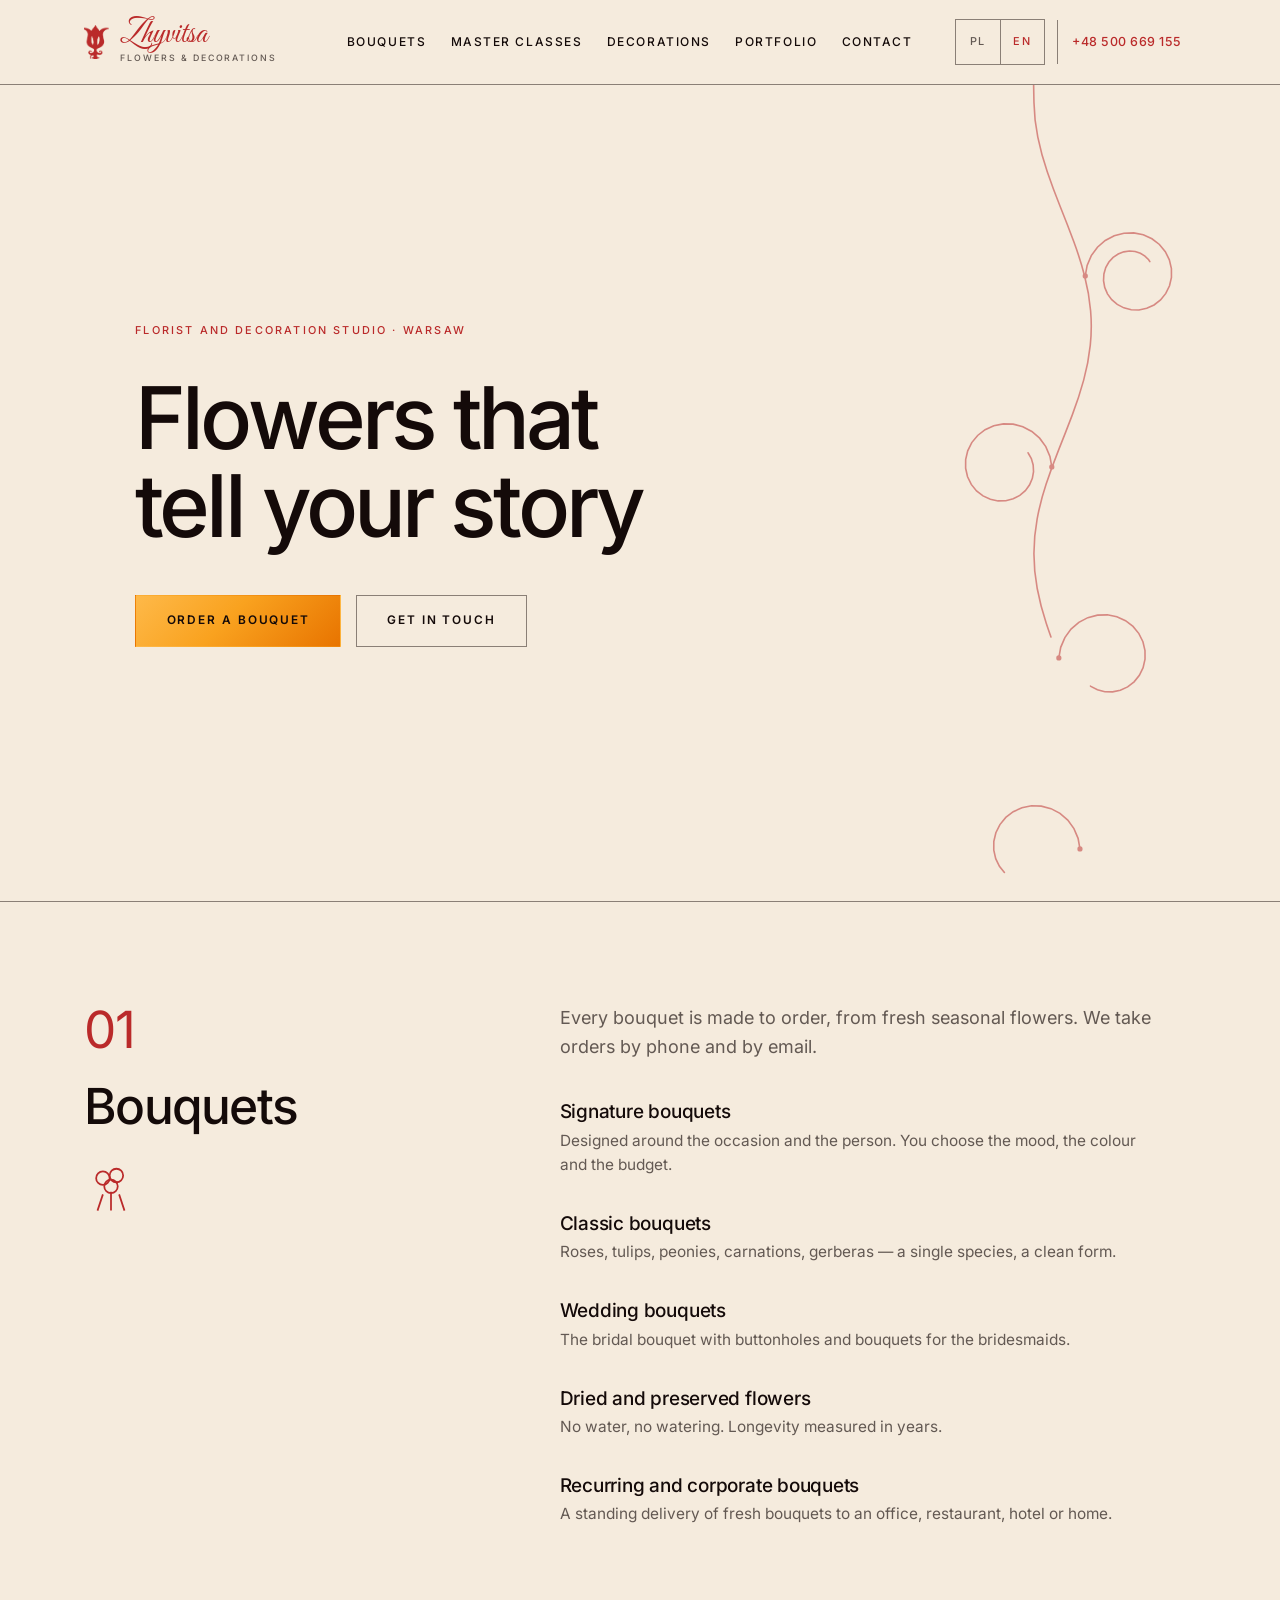
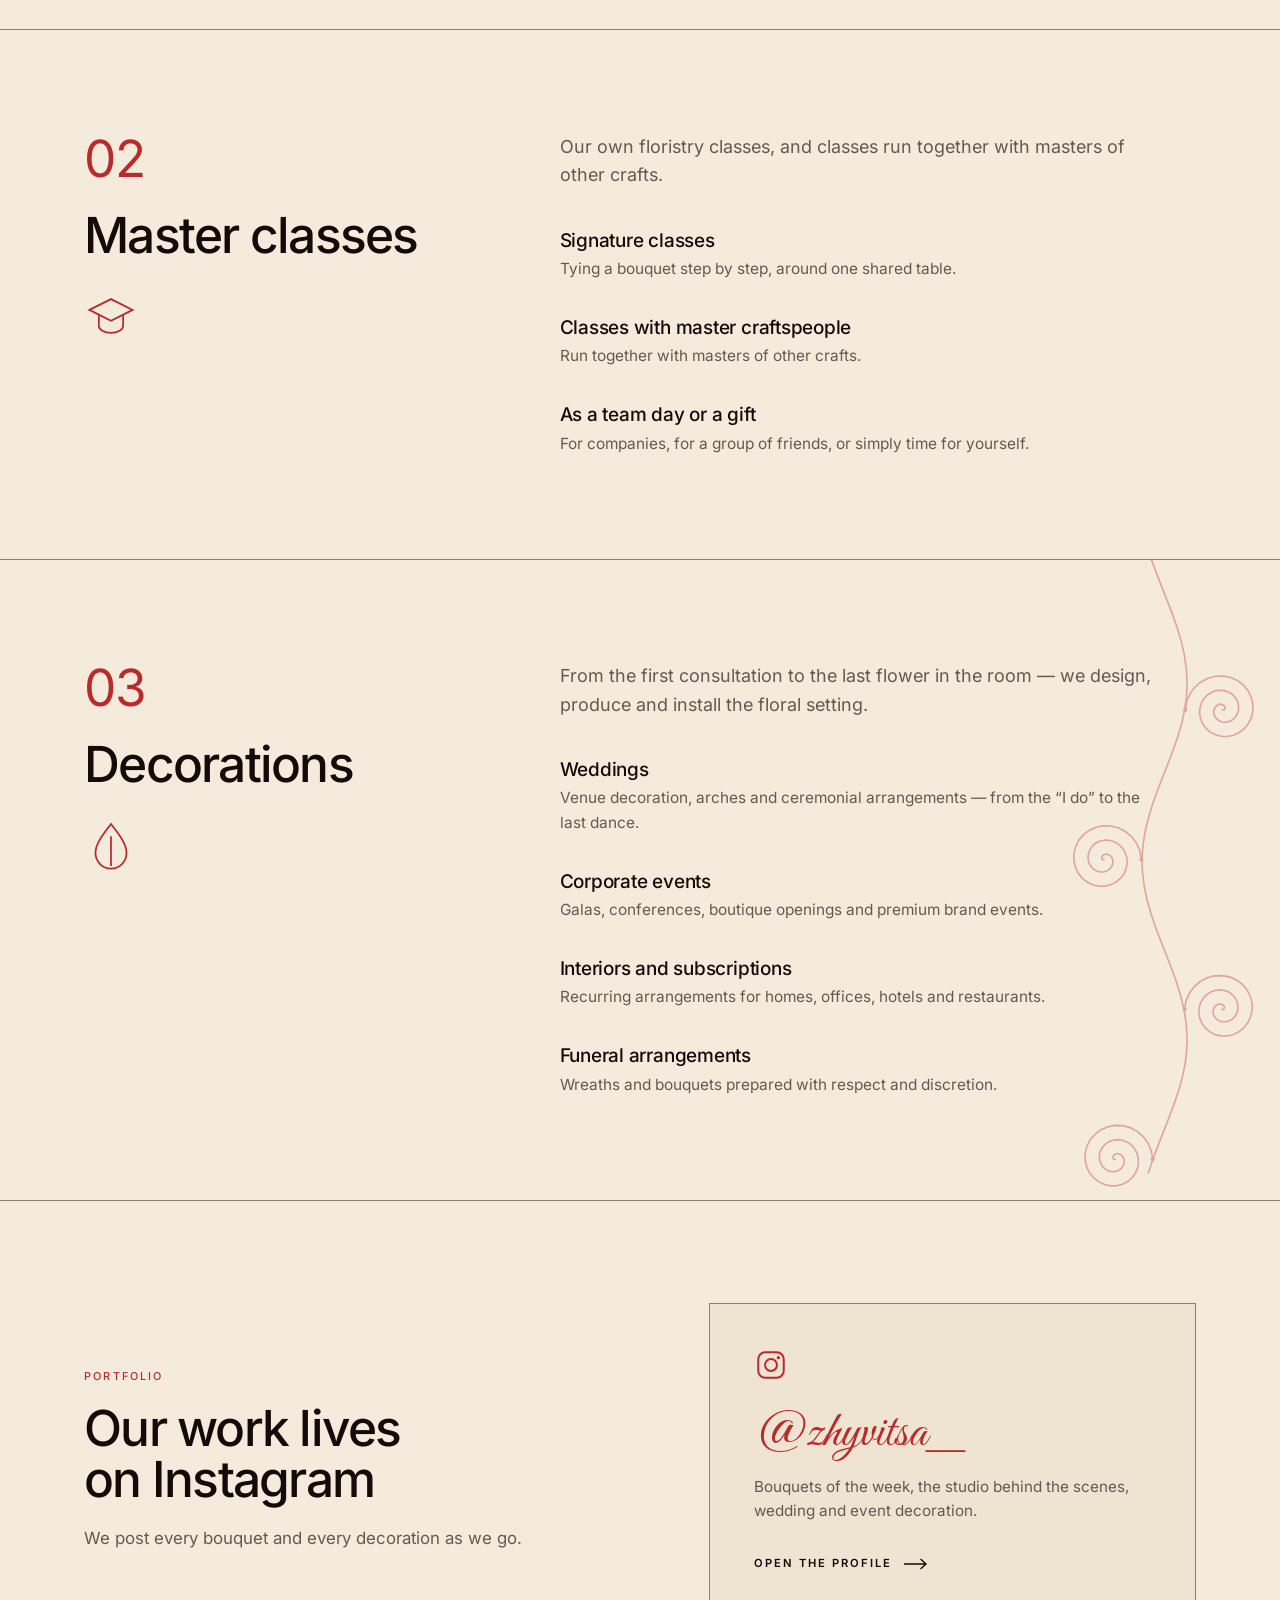
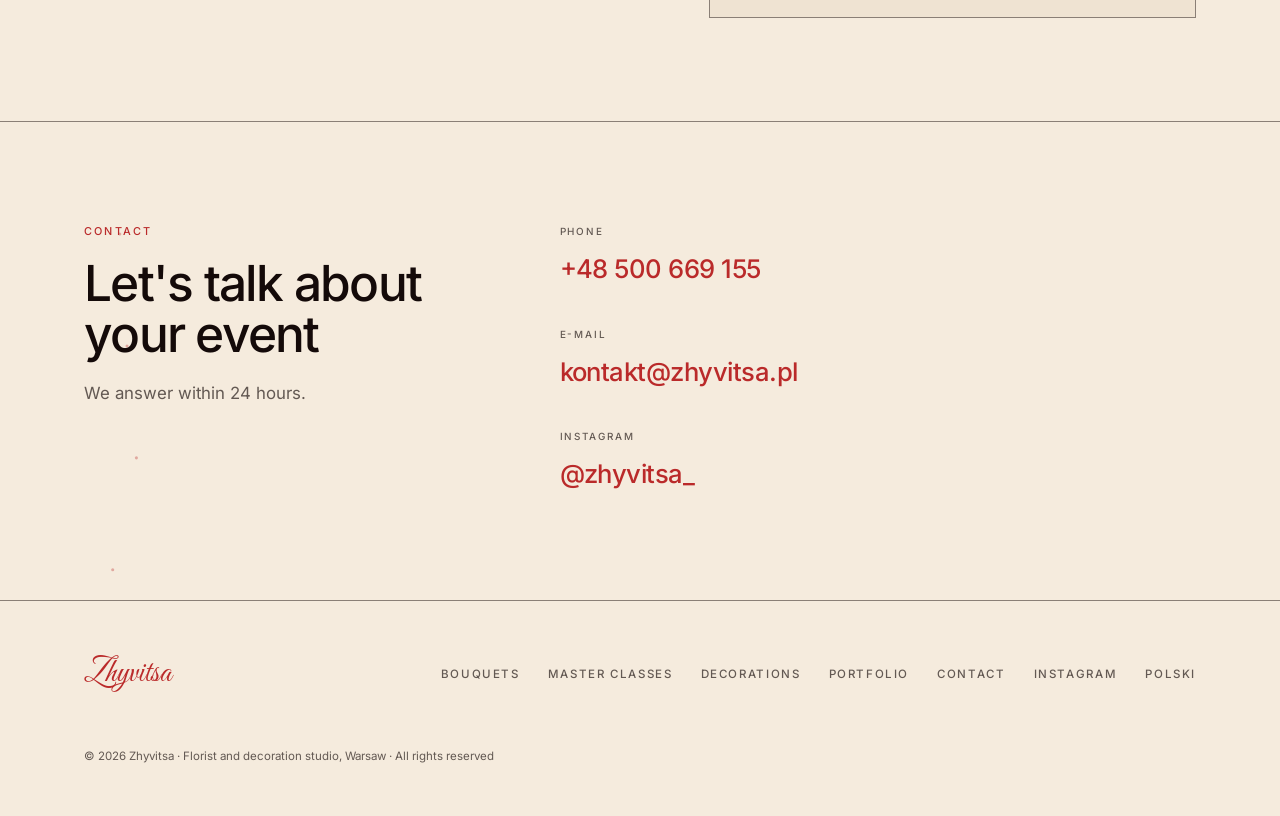
==== en/index.html @ 9ed3eaa0 "Add files via upload" ====
<!DOCTYPE html>
<html lang="en">
<head>
<meta charset="UTF-8">
<meta name="viewport" content="width=device-width, initial-scale=1.0">

<!-- Primary meta -->
<title>Warsaw Florist — Bouquets, Master Classes, Decorations | Zhyvitsa</title>
<meta name="description" content="Zhyvitsa floral studio in Warsaw. Bouquets from fresh, seasonal flowers, floristry master classes, and wedding and event decoration. Call +48 500 669 155.">
<meta name="author" content="Zhyvitsa — Vera Kutavenka">
<meta name="robots" content="index, follow, max-image-preview:large, max-snippet:-1, max-video-preview:-1">
<meta name="theme-color" content="#F5EBDD">

<!-- Canonical + language alternates -->
<link rel="canonical" href="https://zhyvitsa.pl/en/">
<link rel="alternate" hreflang="pl" href="https://zhyvitsa.pl/">
<link rel="alternate" hreflang="en" href="https://zhyvitsa.pl/en/">
<link rel="alternate" hreflang="x-default" href="https://zhyvitsa.pl/">

<!-- Local business signals -->
<meta name="geo.region" content="PL-MZ">
<meta name="geo.placename" content="Warszawa">

<!-- Open Graph -->
<meta property="og:type" content="website">
<meta property="og:site_name" content="Zhyvitsa">
<meta property="og:locale" content="en_GB">
<meta property="og:locale:alternate" content="pl_PL">
<meta property="og:title" content="Warsaw Florist — Bouquets, Master Classes, Decorations | Zhyvitsa">
<meta property="og:description" content="A floral studio in Warsaw. Bouquets from fresh, seasonal flowers, floristry master classes, and wedding and event decoration.">
<meta property="og:url" content="https://zhyvitsa.pl/en/">
<meta property="og:image" content="https://zhyvitsa.pl/assets/images/og-image.jpg">
<meta property="og:image:width" content="1200">
<meta property="og:image:height" content="630">
<meta property="og:image:alt" content="Zhyvitsa — florist and decoration studio in Warsaw">

<!-- Twitter / X -->
<meta name="twitter:card" content="summary_large_image">
<meta name="twitter:title" content="Warsaw Florist — Bouquets, Master Classes, Decorations | Zhyvitsa">
<meta name="twitter:description" content="A floral studio in Warsaw. Bouquets from fresh, seasonal flowers, floristry master classes, and wedding and event decoration.">
<meta name="twitter:image" content="https://zhyvitsa.pl/assets/images/og-image.jpg">

<!-- Icons -->
<link rel="icon" href="../assets/images/favicon.ico" sizes="any">
<link rel="icon" type="image/png" sizes="32x32" href="../assets/images/favicon-32.png">
<link rel="icon" type="image/png" sizes="16x16" href="../assets/images/favicon-16.png">
<link rel="icon" type="image/png" sizes="192x192" href="../assets/images/favicon-192.png">
<link rel="apple-touch-icon" sizes="180x180" href="../assets/images/apple-touch-icon.png">
<link rel="manifest" href="../site.webmanifest">

<!-- Self-hosted type -->
<link rel="preload" as="font" type="font/woff2" href="../assets/fonts/inter-latin-400-normal.woff2" crossorigin>
<link rel="preload" as="font" type="font/woff2" href="../assets/fonts/great-vibes-latin-400-normal.woff2" crossorigin>
<link rel="stylesheet" href="../styles.css">
<script>document.documentElement.classList.add('js');</script>

<!-- Structured data: business + site + this page -->
<script type="application/ld+json">
{
  "@context": "https://schema.org",
  "@graph": [
    {
      "@type": "Florist",
      "@id": "https://zhyvitsa.pl/#florist",
      "name": "Zhyvitsa",
      "alternateName": "Zhyvitsa — Florist and Decoration Studio",
      "description": "A floral studio in Warsaw. Bouquets from fresh, seasonal flowers, floristry master classes, and wedding and event decoration.",
      "url": "https://zhyvitsa.pl/en/",
      "logo": "https://zhyvitsa.pl/assets/images/favicon-512.png",
      "image": "https://zhyvitsa.pl/assets/images/og-image.jpg",
      "telephone": "+48500669155",
      "email": "kontakt@zhyvitsa.pl",
      "currenciesAccepted": "PLN",
      "priceRange": "$$",
      "knowsLanguage": ["pl", "en"],
      "areaServed": [
        { "@type": "City", "name": "Warsaw" },
        { "@type": "AdministrativeArea", "name": "Masovian Voivodeship" }
      ],
      "founder": {
        "@type": "Person",
        "name": "Vera Kutavenka",
        "jobTitle": "Founder and Lead Florist"
      },
      "sameAs": ["https://www.instagram.com/zhyvitsa_/"],
      "hasOfferCatalog": {
        "@type": "OfferCatalog",
        "name": "Floristry services",
        "itemListElement": [
          { "@type": "Offer", "itemOffered": { "@type": "Service", "name": "Bouquets", "description": "Signature, classic and wedding bouquets, dried and preserved flowers, and standing deliveries for business — from fresh seasonal flowers, made to order." } },
          { "@type": "Offer", "itemOffered": { "@type": "Service", "name": "Floristry master classes", "description": "Our own bouquet-making classes as well as classes run together with masters of other crafts." } },
          { "@type": "Offer", "itemOffered": { "@type": "Service", "name": "Decorations", "description": "Wedding decoration, corporate event styling, interior floristry and flower subscriptions, and funeral arrangements." } }
        ]
      }
    },
    {
      "@type": "WebSite",
      "@id": "https://zhyvitsa.pl/#website",
      "url": "https://zhyvitsa.pl/",
      "name": "Zhyvitsa",
      "inLanguage": ["pl-PL", "en-GB"],
      "publisher": { "@id": "https://zhyvitsa.pl/#florist" }
    },
    {
      "@type": "WebPage",
      "@id": "https://zhyvitsa.pl/en/#webpage",
      "url": "https://zhyvitsa.pl/en/",
      "name": "Warsaw Florist — Bouquets, Master Classes, Decorations | Zhyvitsa",
      "description": "Zhyvitsa floral studio in Warsaw. Bouquets from fresh, seasonal flowers, floristry master classes, and wedding and event decoration.",
      "inLanguage": "en-GB",
      "isPartOf": { "@id": "https://zhyvitsa.pl/#website" },
      "about": { "@id": "https://zhyvitsa.pl/#florist" },
      "primaryImageOfPage": "https://zhyvitsa.pl/assets/images/og-image.jpg"
    }
  ]
}
</script>
</head>
<body>

<a class="skip" href="#top">Skip to content</a>

<header class="site-header" id="siteHeader">
  <div class="shell header-bar">
    <a href="#top" class="brand" aria-label="Zhyvitsa — home">
      <img class="brand-mark" src="../assets/images/logo-mark.png" alt="" width="237" height="320" loading="eager" decoding="async">
      <span class="brand-text">
        <b>Zhyvitsa</b>
        <span>Flowers &amp; Decorations</span>
      </span>
    </a>

    <nav class="site-nav" id="navLinks" aria-label="Main navigation">
      <a href="#bouquets">Bouquets</a>
      <a href="#workshops">Master classes</a>
      <a href="#decorations">Decorations</a>
      <a href="#gallery">Portfolio</a>
      <a href="#contact">Contact</a>
      <span class="nav-tail">
        <span class="lang" role="group" aria-label="Language">
          <a href="../" hreflang="pl" lang="pl">PL</a>
          <a href="./" class="is-current" hreflang="en" lang="en" aria-current="true">EN</a>
        </span>
        <a class="nav-phone" href="tel:+48500669155">+48 500 669 155</a>
      </span>
    </nav>

    <button class="burger" id="burger" type="button" aria-label="Menu" aria-expanded="false" aria-controls="navLinks">
      <span class="burger-bars" aria-hidden="true"><span></span><span></span><span></span></span>
    </button>
  </div>
</header>

<main id="main">

<section class="hero" id="top">
  <div class="vine" data-vine="right" aria-hidden="true" style="right:0; opacity:.5; color:var(--red); --vine-leaf:var(--red);">
    <!-- populated at runtime by VineGeometry.render() -->
  </div>
  <div class="shell">
    <div class="hero-copy">
      <p class="eyebrow">Florist and decoration studio · Warsaw</p>
      <h1>Flowers that tell your story</h1>
      <p class="actions">
        <a class="btn btn-solid" href="https://www.instagram.com/zhyvitsa_/" target="_blank" rel="noopener">Order a bouquet</a>
        <a class="btn btn-line" href="#contact">Get in touch</a>
      </p>
    </div>
  </div>
</section>

<section class="band" id="bouquets">
  <div class="vine" data-vine="left" aria-hidden="true" style="left:-7%; opacity:.4; color:var(--red); --vine-leaf:var(--red);">
    <!-- populated at runtime by VineGeometry.render() -->
  </div>
  <div class="shell offer-grid">
    <div class="offer-head reveal">
      <span class="num" aria-hidden="true">01</span>
      <h2>Bouquets</h2>
      <span class="offer-icon" aria-hidden="true"><svg viewBox="0 0 40 40" fill="none" stroke="currentColor" stroke-width="1.3" focusable="false"><circle cx="14" cy="12" r="5"/><circle cx="24" cy="10" r="5"/><circle cx="20" cy="18" r="5"/><path d="M20 22v14M14 24l-4 12M26 24l4 12"/></svg></span>
    </div>
    <div class="offer-body reveal">
      <p>Every bouquet is made to order, from fresh seasonal flowers. We take orders by phone and by email.</p>
      <ul class="items">
        <li>
          <h3>Signature bouquets</h3>
          <p>Designed around the occasion and the person. You choose the mood, the colour and the budget.</p>
        </li>
        <li>
          <h3>Classic bouquets</h3>
          <p>Roses, tulips, peonies, carnations, gerberas — a single species, a clean form.</p>
        </li>
        <li>
          <h3>Wedding bouquets</h3>
          <p>The bridal bouquet with buttonholes and bouquets for the bridesmaids.</p>
        </li>
        <li>
          <h3>Dried and preserved flowers</h3>
          <p>No water, no watering. Longevity measured in years.</p>
        </li>
        <li>
          <h3>Recurring and corporate bouquets</h3>
          <p>A standing delivery of fresh bouquets to an office, restaurant, hotel or home.</p>
        </li>
      </ul>
    </div>
  </div>
</section>

<section class="band" id="workshops">
  <div class="shell offer-grid">
    <div class="offer-head reveal">
      <span class="num" aria-hidden="true">02</span>
      <h2>Master classes</h2>
      <span class="offer-icon" aria-hidden="true"><svg viewBox="0 0 40 40" fill="none" stroke="currentColor" stroke-width="1.3" focusable="false"><path d="M4 14l16-8 16 8-16 8-16-8z"/><path d="M11 18v8c0 2.5 4 5 9 5s9-2.5 9-5v-8"/></svg></span>
    </div>
    <div class="offer-body reveal">
      <p>Our own floristry classes, and classes run together with masters of other crafts.</p>
      <ul class="items">
        <li>
          <h3>Signature classes</h3>
          <p>Tying a bouquet step by step, around one shared table.</p>
        </li>
        <li>
          <h3>Classes with master craftspeople</h3>
          <p>Run together with masters of other crafts.</p>
        </li>
        <li>
          <h3>As a team day or a gift</h3>
          <p>For companies, for a group of friends, or simply time for yourself.</p>
        </li>
      </ul>
    </div>
  </div>
</section>

<section class="band" id="decorations">
  <div class="vine" data-vine="right" aria-hidden="true" style="right:-8%; opacity:.36; color:var(--red); --vine-leaf:var(--red);">
    <!-- populated at runtime by VineGeometry.render() -->
  </div>
  <div class="shell offer-grid">
    <div class="offer-head reveal">
      <span class="num" aria-hidden="true">03</span>
      <h2>Decorations</h2>
      <span class="offer-icon" aria-hidden="true"><svg viewBox="0 0 40 40" fill="none" stroke="currentColor" stroke-width="1.3" focusable="false"><path d="M20 3c7 9 11.5 15 11.5 21.5a11.5 11.5 0 0 1-23 0C8.5 18 13 12 20 3z"/><path d="M20 12v22"/></svg></span>
    </div>
    <div class="offer-body reveal">
      <p>From the first consultation to the last flower in the room — we design, produce and install the floral setting.</p>
      <ul class="items">
        <li>
          <h3>Weddings</h3>
          <p>Venue decoration, arches and ceremonial arrangements — from the “I do” to the last dance.</p>
        </li>
        <li>
          <h3>Corporate events</h3>
          <p>Galas, conferences, boutique openings and premium brand events.</p>
        </li>
        <li>
          <h3>Interiors and subscriptions</h3>
          <p>Recurring arrangements for homes, offices, hotels and restaurants.</p>
        </li>
        <li>
          <h3>Funeral arrangements</h3>
          <p>Wreaths and bouquets prepared with respect and discretion.</p>
        </li>
      </ul>
    </div>
  </div>
</section>

<section class="band" id="gallery">
  <div class="shell gallery-grid">
    <div class="head reveal">
      <p class="eyebrow">Portfolio</p>
      <h2>Our work lives on Instagram</h2>
      <p class="head-lead">We post every bouquet and every decoration as we go.</p>
    </div>

    <div class="reveal">
      <a class="ig" href="https://www.instagram.com/zhyvitsa_/" target="_blank" rel="noopener">
        <span class="ig-glyph" aria-hidden="true">
          <svg viewBox="0 0 24 24" fill="none" stroke="currentColor" stroke-width="1.4" focusable="false">
            <rect x="3" y="3" width="18" height="18" rx="5"/>
            <circle cx="12" cy="12" r="4.2"/>
            <circle cx="17.2" cy="6.8" r="1.15" fill="currentColor" stroke="none"/>
          </svg>
        </span>
        <span class="ig-handle">@zhyvitsa_</span>
        <span class="ig-sub">Bouquets of the week, the studio behind the scenes, wedding and event decoration.</span>
        <span class="ig-go">Open the profile
          <svg class="ig-arrow" viewBox="0 0 24 12" fill="none" stroke="currentColor" stroke-width="1.4" aria-hidden="true" focusable="false"><path d="M0 6h22M16.5 1 22 6l-5.5 5"/></svg>
        </span>
      </a>
    </div>
  </div>
</section>

<section class="band" id="contact">
  <div class="vine" data-vine="left" aria-hidden="true" style="left:-7%; opacity:.34; color:var(--red); --vine-leaf:var(--red);">
    <!-- populated at runtime by VineGeometry.render() -->
  </div>
  <div class="shell contact-grid">
    <div class="head reveal">
      <p class="eyebrow">Contact</p>
      <h2>Let's talk about your event</h2>
      <p class="head-lead">We answer within 24 hours.</p>
    </div>

    <address class="details reveal">
      <span class="item">
        <span class="label">Phone</span>
        <span class="value"><a href="tel:+48500669155">+48 500 669 155</a></span>
      </span>
      <span class="item">
        <span class="label">E-mail</span>
        <span class="value"><a href="mailto:kontakt@zhyvitsa.pl">kontakt@zhyvitsa.pl</a></span>
      </span>
      <span class="item">
        <span class="label">Instagram</span>
        <span class="value"><a href="https://www.instagram.com/zhyvitsa_/" target="_blank" rel="noopener">@zhyvitsa_</a></span>
      </span>
    </address>
  </div>
</section>

</main>

<footer class="site-footer">
  <div class="shell footer-bar">
    <a href="#top" class="footer-brand">Zhyvitsa</a>
    <nav class="footer-nav" aria-label="Footer navigation">
      <a href="#bouquets">Bouquets</a>
      <a href="#workshops">Master classes</a>
      <a href="#decorations">Decorations</a>
      <a href="#gallery">Portfolio</a>
      <a href="#contact">Contact</a>
      <a href="https://www.instagram.com/zhyvitsa_/" target="_blank" rel="noopener">Instagram</a>
      <a href="../" hreflang="pl" lang="pl">Polski</a>
    </nav>
    <p class="fine">© 2026 Zhyvitsa · Florist and decoration studio, Warsaw · All rights reserved</p>
  </div>
</footer>

<script type="module" src="../main.js"></script>
</body>
</html>
---- styles.css ----
@charset "UTF-8";
/* =========================================================================
   Zhyvitsa — kwiaciarnia i studio dekoracji, Warszawa
   Light edition: cream ground, Swiss grotesque, script used as a jewel.
   No build step: plain CSS, self-hosted woff2, relative paths only.
   ========================================================================= */

/* --------------------------------------------------------------- 1. Fonts
   The stack names the licensed faces FIRST, so the site upgrades itself the
   moment they are available:

     --ui      "Neue Montreal" → "Suisse Int'l" → Inter (self-hosted) → Helvetica → Arial
     --script  "Parfumerie Script" → Great Vibes (self-hosted)

   To switch to the real faces, drop the woff2 files into assets/fonts/ and
   add the two @font-face blocks below — nothing else in this file changes.

     @font-face{font-family:'Neue Montreal';src:url(assets/fonts/neue-montreal-400.woff2) format('woff2');
       font-weight:400;font-display:swap}
     @font-face{font-family:'Parfumerie Script';src:url(assets/fonts/parfumerie-script.woff2) format('woff2');
       font-weight:400;font-display:swap}
   ------------------------------------------------------------------------ */

/* Inter — stand-in for Neue Montreal / Suisse Int'l */
@font-face{font-family:'Inter';font-style:normal;font-weight:400;font-display:swap;
  src:url(assets/fonts/inter-latin-ext-400-normal.woff2) format('woff2');
  unicode-range:U+0100-02BA,U+02BD-02C5,U+02C7-02CC,U+02CE-02D7,U+02DD-02FF,U+0304,U+0308,U+0329,U+1D00-1DBF,U+1E00-1E9F,U+1EF2-1EFF,U+2020,U+20A0-20AB,U+20AD-20C0,U+2113,U+2C60-2C7F,U+A720-A7FF}
@font-face{font-family:'Inter';font-style:normal;font-weight:400;font-display:swap;
  src:url(assets/fonts/inter-latin-400-normal.woff2) format('woff2');
  unicode-range:U+0000-00FF,U+0131,U+0152-0153,U+02BB-02BC,U+02C6,U+02DA,U+02DC,U+0304,U+0308,U+0329,U+2000-206F,U+20AC,U+2122,U+2191,U+2193,U+2212,U+2215,U+FEFF,U+FFFD}
@font-face{font-family:'Inter';font-style:normal;font-weight:500;font-display:swap;
  src:url(assets/fonts/inter-latin-ext-500-normal.woff2) format('woff2');
  unicode-range:U+0100-02BA,U+02BD-02C5,U+02C7-02CC,U+02CE-02D7,U+02DD-02FF,U+0304,U+0308,U+0329,U+1D00-1DBF,U+1E00-1E9F,U+1EF2-1EFF,U+2020,U+20A0-20AB,U+20AD-20C0,U+2113,U+2C60-2C7F,U+A720-A7FF}
@font-face{font-family:'Inter';font-style:normal;font-weight:500;font-display:swap;
  src:url(assets/fonts/inter-latin-500-normal.woff2) format('woff2');
  unicode-range:U+0000-00FF,U+0131,U+0152-0153,U+02BB-02BC,U+02C6,U+02DA,U+02DC,U+0304,U+0308,U+0329,U+2000-206F,U+20AC,U+2122,U+2191,U+2193,U+2212,U+2215,U+FEFF,U+FFFD}
@font-face{font-family:'Inter';font-style:normal;font-weight:600;font-display:swap;
  src:url(assets/fonts/inter-latin-ext-600-normal.woff2) format('woff2');
  unicode-range:U+0100-02BA,U+02BD-02C5,U+02C7-02CC,U+02CE-02D7,U+02DD-02FF,U+0304,U+0308,U+0329,U+1D00-1DBF,U+1E00-1E9F,U+1EF2-1EFF,U+2020,U+20A0-20AB,U+20AD-20C0,U+2113,U+2C60-2C7F,U+A720-A7FF}
@font-face{font-family:'Inter';font-style:normal;font-weight:600;font-display:swap;
  src:url(assets/fonts/inter-latin-600-normal.woff2) format('woff2');
  unicode-range:U+0000-00FF,U+0131,U+0152-0153,U+02BB-02BC,U+02C6,U+02DA,U+02DC,U+0304,U+0308,U+0329,U+2000-206F,U+20AC,U+2122,U+2191,U+2193,U+2212,U+2215,U+FEFF,U+FFFD}

/* Great Vibes — stand-in for Parfumerie Script */
@font-face{font-family:'Great Vibes';font-style:normal;font-weight:400;font-display:swap;
  src:url(assets/fonts/great-vibes-latin-ext-400-normal.woff2) format('woff2');
  unicode-range:U+0100-02BA,U+02BD-02C5,U+02C7-02CC,U+02CE-02D7,U+02DD-02FF,U+0304,U+0308,U+0329,U+1D00-1DBF,U+1E00-1E9F,U+1EF2-1EFF,U+2020,U+20A0-20AB,U+20AD-20C0,U+2113,U+2C60-2C7F,U+A720-A7FF}
@font-face{font-family:'Great Vibes';font-style:normal;font-weight:400;font-display:swap;
  src:url(assets/fonts/great-vibes-latin-400-normal.woff2) format('woff2');
  unicode-range:U+0000-00FF,U+0131,U+0152-0153,U+02BB-02BC,U+02C6,U+02DA,U+02DC,U+0304,U+0308,U+0329,U+2000-206F,U+20AC,U+2122,U+2191,U+2193,U+2212,U+2215,U+FEFF,U+FFFD}

/* -------------------------------------------------------------- 2. Tokens */
:root{
  /* sampled from the logo PNG — fills only on a light ground */
  --amber-light:#FEB949;
  --amber:#F9A21F;
  --amber-deep:#E87400;
  --red:#BA2A2A;           /* 5.16:1 on paper — safe as text */

  --paper:#F5EBDD;         /* page ground */
  --panel:#EFE3D2;         /* raised surface */
  --ink:#140A09;           /* body text, 16.53:1 */
  --muted:#635953;         /* secondary text, 5.77:1 */
  --rule:#8A7F76;          /* hairlines, 3.31:1 */

  --ui:'Neue Montreal',"Suisse Int'l",'Suisse Intl',Inter,Helvetica,'Helvetica Neue',Arial,sans-serif;
  --script:'Parfumerie Script','Great Vibes',cursive;

  --shell:1240px;
  --gutter:clamp(20px,5vw,64px);
  --header-h:70px;
}
@media (min-width:1000px){:root{--header-h:84px}}

/* --------------------------------------------------------------- 3. Reset */
*,*::before,*::after{box-sizing:border-box}
html{-webkit-text-size-adjust:100%;scroll-behavior:smooth;scroll-padding-top:calc(var(--header-h) + 16px)}
body{
  margin:0;
  background:var(--paper);
  color:var(--ink);
  font-family:var(--ui);
  font-weight:400;
  font-size:clamp(1rem,.97rem + .15vw,1.05rem);
  line-height:1.6;
  -webkit-font-smoothing:antialiased;
  font-feature-settings:'kern' 1,'liga' 1,'calt' 1;
}
h1,h2,h3,p,ul,ol,address{margin:0}
ul,ol{padding:0;list-style:none}
img,svg{max-width:100%}
img{height:auto;display:block}
button{font:inherit;color:inherit}
a{color:var(--red);text-decoration:none}
::selection{background:var(--red);color:var(--paper)}
:focus-visible{outline:2px solid var(--red);outline-offset:3px}

h1,h2,h3{font-family:var(--ui);font-weight:500;line-height:1.02;letter-spacing:-.03em;text-wrap:balance}
h1{font-size:clamp(2.6rem,1.1rem + 6.2vw,5.4rem);letter-spacing:-.045em}
h2{font-size:clamp(1.85rem,1.1rem + 3vw,3.1rem);letter-spacing:-.035em}
h3{font-size:clamp(1.02rem,.98rem + .3vw,1.18rem);letter-spacing:-.012em;line-height:1.25}

.script{
  font-family:var(--script);font-weight:400;font-style:normal;
  letter-spacing:0;color:var(--red);
}

.shell{width:100%;max-width:var(--shell);margin-inline:auto;padding-inline:var(--gutter);position:relative;z-index:1}
.eyebrow{
  font-size:.68rem;font-weight:500;line-height:1.4;
  text-transform:uppercase;letter-spacing:.2em;color:var(--red);
}
.band{position:relative;overflow:hidden;padding-block:clamp(64px,8vw,120px);border-top:1px solid var(--rule)}

.skip{
  position:fixed;left:var(--gutter);top:-100px;z-index:100;
  background:var(--red);color:var(--paper);
  font-size:.74rem;font-weight:500;text-transform:uppercase;letter-spacing:.14em;
  padding:.9rem 1.4rem;transition:top .15s ease;
}
.skip:focus{top:12px}

/* ---------------------------------------------------------------- 4. Vine */
.vine{
  position:absolute;top:0;bottom:0;
  width:clamp(240px,34vw,480px);
  pointer-events:none;z-index:0;
  -webkit-user-select:none;user-select:none;
}
.vine svg{display:block;width:100%;height:100%}
.vine-stem-path,.vine-spiral-path{
  fill:none;stroke:currentColor;stroke-width:1.6;
  stroke-linecap:round;vector-effect:non-scaling-stroke;
}
.vine-bud{fill:var(--vine-leaf,currentColor);stroke:none}
@media (max-width:700px){
  .vine{width:min(64vw,270px);filter:opacity(.7)}
  [data-vine="right"]{transform:translateX(26%)}
  [data-vine="left"]{transform:translateX(-26%)}
}

/* -------------------------------------------------------------- 5. Header */
.site-header{
  position:sticky;top:0;z-index:60;
  background:var(--paper);
  border-bottom:1px solid var(--rule);
}
.header-bar{display:flex;align-items:center;justify-content:space-between;gap:1rem;min-height:var(--header-h)}
.brand{display:inline-flex;align-items:center;gap:.7rem;color:var(--ink);min-height:44px}
.brand-mark{width:auto;height:clamp(28px,3.2vw,34px)}
.brand-text{display:flex;flex-direction:column;line-height:1}
.brand-text b{
  font-family:var(--script);font-weight:400;
  font-size:clamp(1.6rem,1.3rem + 1vw,2rem);line-height:.9;color:var(--red);
}
.brand-text span{margin-top:.3rem;font-size:.55rem;font-weight:500;text-transform:uppercase;letter-spacing:.22em;color:var(--muted)}

.site-nav{display:none}
.site-nav a{
  display:inline-flex;align-items:center;min-height:44px;
  color:var(--ink);font-size:.75rem;font-weight:500;
  text-transform:uppercase;letter-spacing:.13em;
  transition:color .18s ease;
}
.site-nav a:hover{color:var(--red)}
.nav-tail{display:flex;align-items:center;gap:.25rem}
.lang{display:inline-flex;align-items:center;border:1px solid var(--rule)}
.lang a{justify-content:center;min-width:44px;font-size:.68rem;letter-spacing:.12em;color:var(--muted)}
.lang a + a{border-left:1px solid var(--rule)}
.lang a.is-current{color:var(--red)}
.site-nav .nav-phone{
  color:var(--red);font-size:.78rem;font-weight:500;letter-spacing:.04em;
  text-transform:none;white-space:nowrap;padding-inline:.9rem;
}

.burger{
  display:inline-flex;align-items:center;justify-content:center;
  width:46px;height:46px;flex:0 0 auto;margin-right:-6px;
  background:transparent;border:0;color:var(--ink);cursor:pointer;padding:0;
}
.burger-bars{display:flex;flex-direction:column;justify-content:center;gap:5px;width:20px}
.burger-bars span{display:block;height:1px;width:100%;background:currentColor;transition:transform .2s ease,opacity .2s ease}
.burger[aria-expanded="true"]{color:var(--red)}
.burger[aria-expanded="true"] .burger-bars span:nth-child(1){transform:translateY(6px) rotate(45deg)}
.burger[aria-expanded="true"] .burger-bars span:nth-child(2){opacity:0}
.burger[aria-expanded="true"] .burger-bars span:nth-child(3){transform:translateY(-6px) rotate(-45deg)}

@media (max-width:999.98px){
  .site-nav.is-open{
    display:flex;flex-direction:column;align-items:flex-start;gap:0;
    position:fixed;left:0;right:0;top:var(--header-h);
    max-height:calc(100dvh - var(--header-h));overflow-y:auto;
    background:var(--paper);border-bottom:1px solid var(--rule);
    padding:.5rem var(--gutter) 1.75rem;
    animation:navIn .2s ease both;
  }
  .site-nav.is-open a{width:100%;min-height:54px;font-size:.85rem;letter-spacing:.14em}
  .nav-tail{width:100%;flex-direction:row;align-items:center;justify-content:space-between;gap:1rem;padding-top:1.25rem}
  .site-nav.is-open .nav-tail a{width:auto}
  .nav-phone{padding-inline:0;font-size:.95rem}
}
@keyframes navIn{from{opacity:0;transform:translateY(-8px)}}

@media (min-width:1000px){
  .burger{display:none}
  .site-nav{display:flex;align-items:center;gap:clamp(.9rem,1.9vw,1.9rem)}
  .nav-tail{margin-left:clamp(.5rem,1.4vw,1.5rem);gap:.75rem}
  .nav-phone{border-left:1px solid var(--rule)}
}

/* ---------------------------------------------------------------- 6. Hero */
.hero{position:relative;overflow:hidden;padding-block:clamp(64px,11vh,140px) clamp(64px,9vw,130px)}
.hero-copy{max-width:min(100%,980px)}
.hero .eyebrow{margin-bottom:clamp(1.4rem,3vw,2.2rem)}
.hero h1{margin-bottom:clamp(2rem,3.5vw,2.8rem)}
.actions{display:flex;flex-wrap:wrap;gap:.9rem}
.btn{
  display:inline-flex;align-items:center;justify-content:center;
  min-height:52px;padding:.85rem 1.9rem;
  font-size:.74rem;font-weight:600;
  text-transform:uppercase;letter-spacing:.16em;
  border:1px solid transparent;transition:background-color .2s ease,color .2s ease,border-color .2s ease;
}
.btn-solid{
  color:var(--ink);
  background:linear-gradient(135deg,var(--amber-light) 0%,var(--amber) 45%,var(--amber-deep) 100%);
}
.btn-solid:hover{background:var(--amber-light)}
.btn-line{color:var(--ink);border-color:var(--rule)}
.btn-line:hover{color:var(--red);border-color:var(--red)}
@media (min-width:1000px){
  .hero{min-height:calc(100svh - var(--header-h));display:flex;align-items:center}
  .hero-copy{padding-left:clamp(0px,4vw,72px)}
}

/* -------------------------------------------------------------- 7. Offers */
.offer-grid{display:grid;gap:clamp(1.75rem,4vw,4.5rem)}
.offer-head .num{
  display:block;font-size:clamp(2.2rem,1.6rem + 2vw,3.2rem);font-weight:400;
  line-height:1;letter-spacing:-.02em;color:var(--red);margin-bottom:clamp(1rem,2vw,1.6rem);
}
.offer-head h2{margin-bottom:1.4rem;max-width:14ch}
.offer-icon{display:block;color:var(--red);margin-top:clamp(1.2rem,2.4vw,2rem)}
.offer-icon svg{width:54px;height:54px}
.offer-body > p{color:var(--muted);max-width:56ch;font-size:clamp(1rem,.97rem + .3vw,1.12rem);text-wrap:pretty;
  margin-bottom:clamp(1.75rem,3vw,2.6rem)}
.items{margin-top:clamp(1.75rem,3vw,2.5rem);display:grid;gap:clamp(1.6rem,2.8vw,2.15rem)}
.items li{display:grid;gap:.3rem}
.items h3{color:var(--ink)}
.items p{color:var(--muted);font-size:.96rem;max-width:60ch;text-wrap:pretty}
@media (min-width:860px){
  .offer-grid{grid-template-columns:minmax(0,.8fr) minmax(0,1.2fr);align-items:start}
  .items{margin-top:0}
}

/* ------------------------------------------------------------- 8. Gallery */
.gallery-grid{display:grid;gap:clamp(2rem,4vw,4rem);align-items:center}
.gallery-grid > .head{max-width:44ch}
.head .eyebrow{margin-bottom:1.2rem}
.head h2{max-width:16ch}
.head-lead{margin-top:1.3rem;color:var(--muted);max-width:52ch;text-wrap:pretty}
.ig{
  display:flex;flex-direction:column;align-items:flex-start;
  padding:clamp(1.75rem,3.5vw,2.75rem);
  border:1px solid var(--rule);background:var(--panel);
  transition:border-color .22s ease,background-color .22s ease;
}
.ig:hover{border-color:var(--red)}
.ig-glyph{color:var(--red);line-height:0}
.ig-glyph svg{width:34px;height:34px}
.ig-handle{
  margin-top:clamp(1.2rem,2.4vw,1.75rem);
  font-family:var(--script);font-weight:400;line-height:.95;
  font-size:clamp(2.2rem,1.5rem + 2.4vw,3.2rem);color:var(--red);
}
.ig-sub{margin-top:1rem;max-width:40ch;color:var(--muted);font-size:.95rem}
.ig-go{
  display:inline-flex;align-items:center;gap:.75rem;margin-top:clamp(1.4rem,2.6vw,2rem);
  font-size:.7rem;font-weight:600;text-transform:uppercase;letter-spacing:.18em;color:var(--ink);
}
.ig-arrow{width:24px;height:12px;flex:0 0 auto;transition:transform .22s ease}
.ig:hover .ig-arrow{transform:translateX(5px)}
@media (min-width:900px){.gallery-grid{grid-template-columns:minmax(0,1fr) minmax(0,.85fr)}}

/* ------------------------------------------------------------- 9. Kontakt */
.contact-grid{display:grid;gap:clamp(2rem,4vw,4rem)}
.details{
  display:grid;grid-template-columns:minmax(0,1fr);font-style:normal;
  gap:clamp(1.6rem,2.8vw,2.15rem);
}
.details .item{display:flex;flex-direction:column;gap:.4rem}
.details .label{font-size:.62rem;font-weight:500;text-transform:uppercase;letter-spacing:.2em;color:var(--muted)}
.details .value{font-size:clamp(1.15rem,1rem + .9vw,1.6rem);font-weight:500;letter-spacing:-.02em;line-height:1.2}
.details .value a{display:inline-flex;align-items:center;min-height:46px;color:var(--red)}
.details .value a:hover{text-decoration:underline;text-underline-offset:.2em}
@media (min-width:900px){.contact-grid{grid-template-columns:minmax(0,.8fr) minmax(0,1.2fr)}}

/* ------------------------------------------------------------- 10. Footer */
.site-footer{border-top:1px solid var(--rule);padding-block:clamp(2.25rem,4vw,3.25rem)}
.footer-bar{display:flex;flex-wrap:wrap;align-items:center;justify-content:space-between;gap:1.25rem}
.footer-brand{
  font-family:var(--script);font-size:2rem;color:var(--red);line-height:1;
  display:inline-flex;align-items:center;min-height:44px;
}
.footer-nav{display:flex;flex-wrap:wrap;gap:.2rem clamp(1rem,2.2vw,1.8rem)}
.footer-nav a{
  display:inline-flex;align-items:center;min-height:44px;
  color:var(--muted);font-size:.72rem;font-weight:500;text-transform:uppercase;letter-spacing:.14em;
  transition:color .18s ease;
}
.footer-nav a:hover{color:var(--red)}
.fine{flex:1 0 100%;padding-top:clamp(1.4rem,2.4vw,2rem);font-size:.72rem;color:var(--muted)}

/* ------------------------------------------------------------ 11. Reveals */
.js .reveal{opacity:0;transform:translateY(14px);transition:opacity .6s ease,transform .6s ease}
.js .reveal.is-in{opacity:1;transform:none}

@media (prefers-reduced-motion:reduce){
  html{scroll-behavior:auto}
  *,*::before,*::after{animation-duration:.001ms !important;animation-iteration-count:1 !important;transition-duration:.001ms !important}
  .js .reveal{opacity:1;transform:none}
  .ig:hover .ig-arrow{transform:none}
}
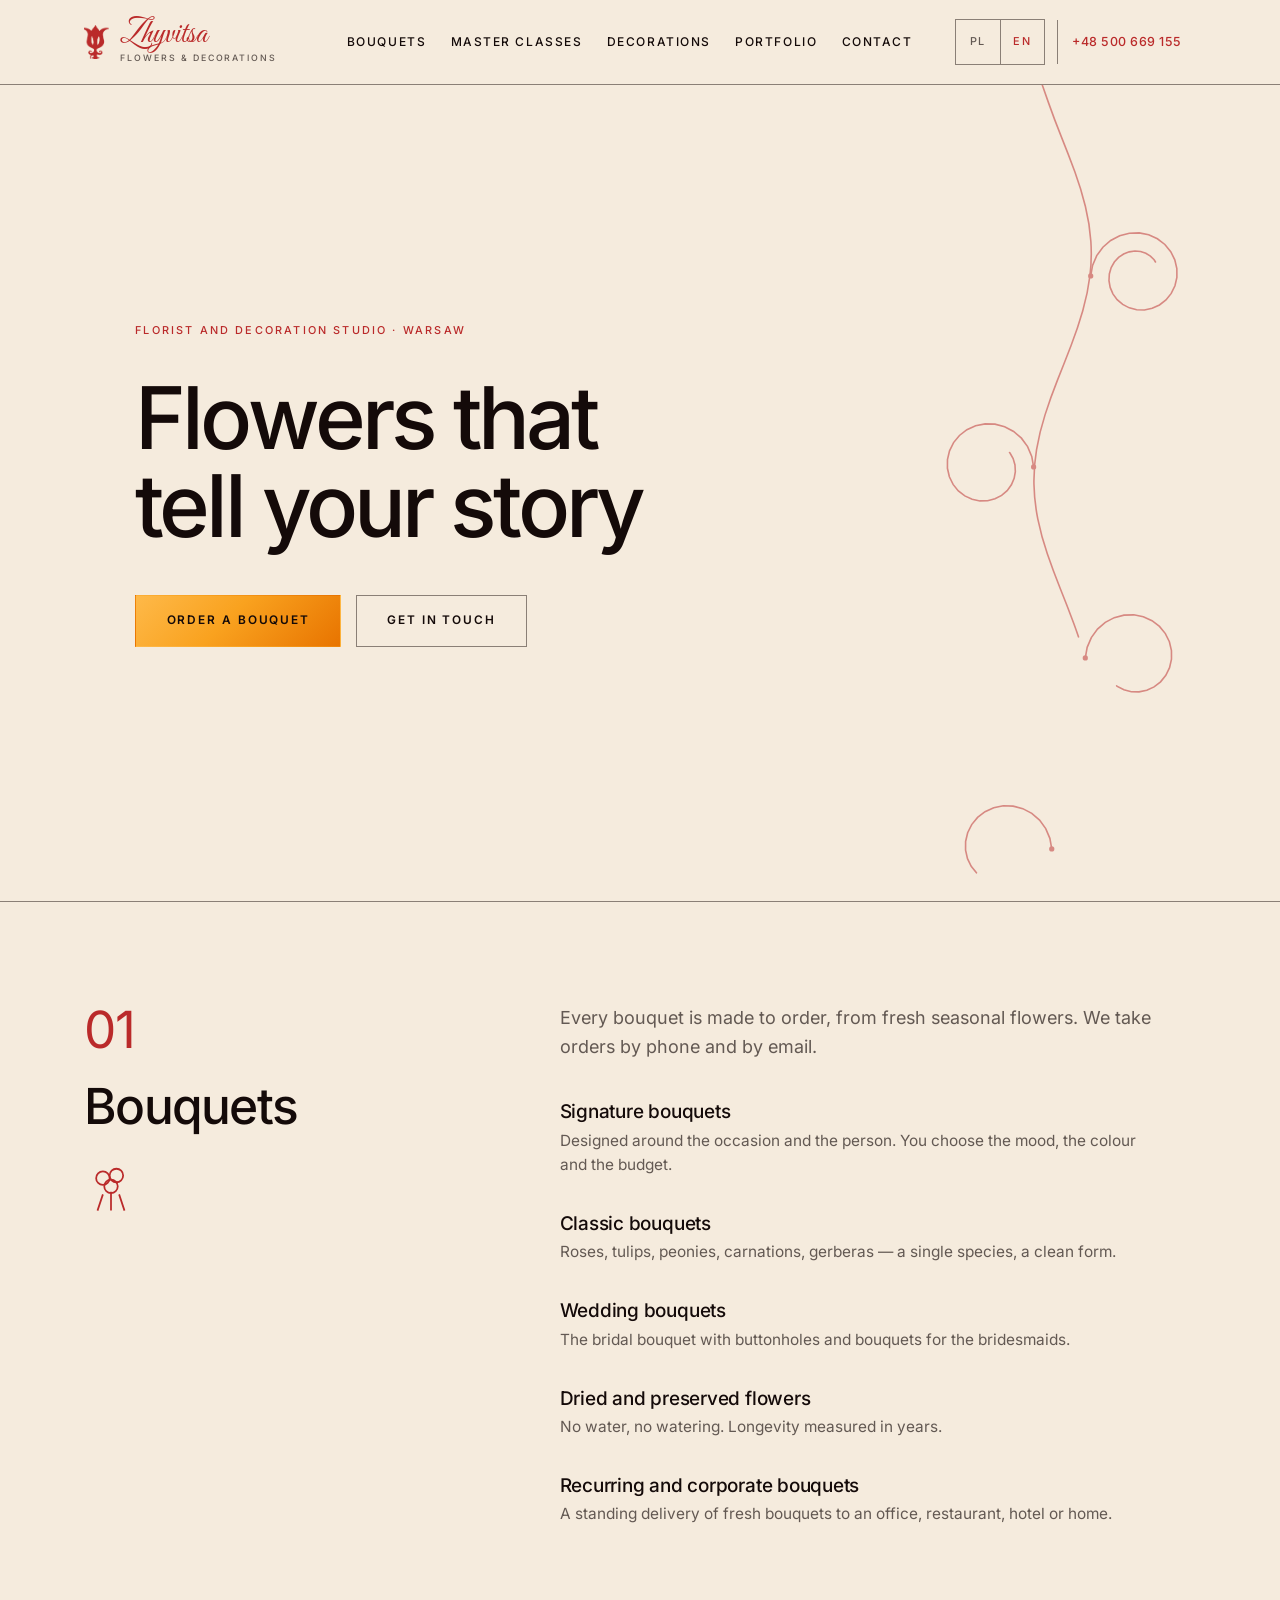
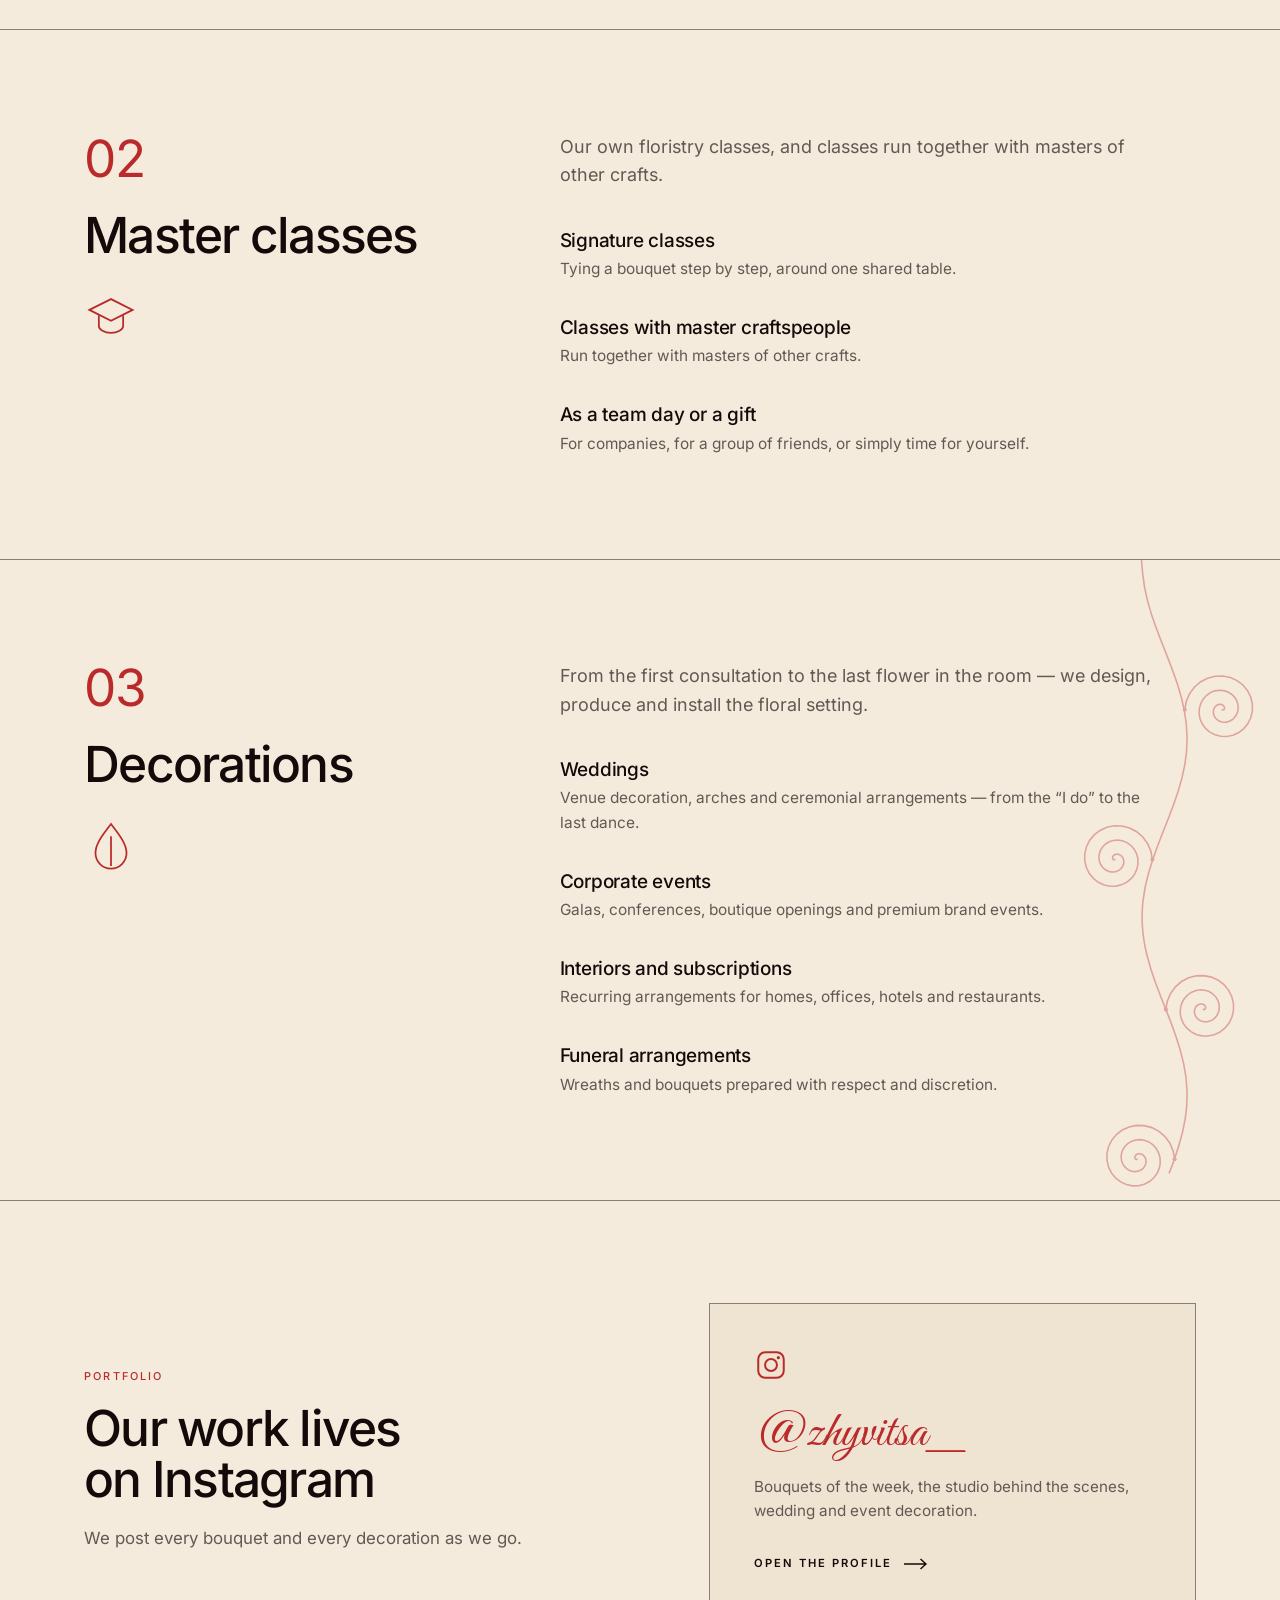
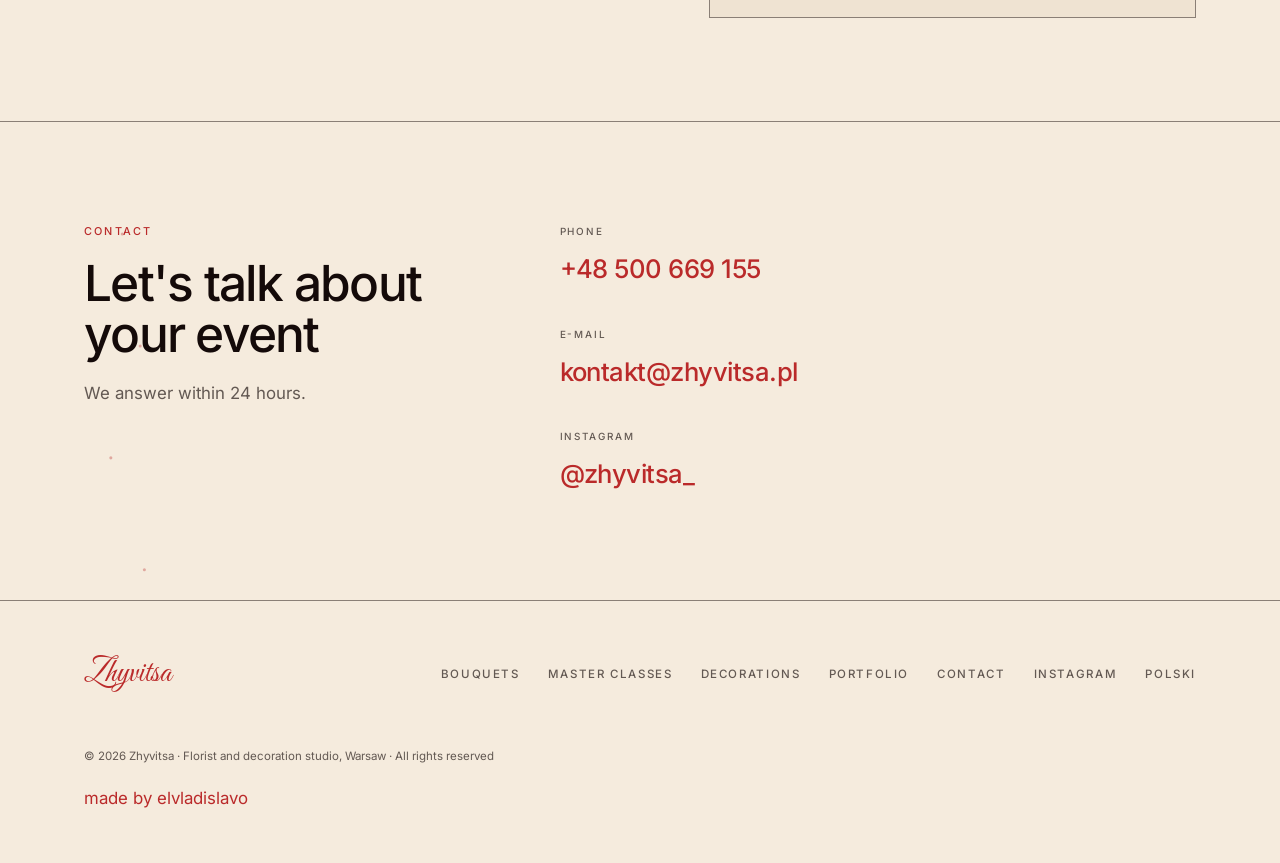
==== commit a613b4d7: "Add footer credit link to elvladislavo" ====
--- a/en/index.html
+++ b/en/index.html
@@ -338,6 +338,7 @@
       <a href="../" hreflang="pl" lang="pl">Polski</a>
     </nav>
     <p class="fine">© 2026 Zhyvitsa · Florist and decoration studio, Warsaw · All rights reserved</p>
+    <a class="foot-credit" href="https://elvladislavo.com" target="_blank" rel="noopener">made by elvladislavo</a>
   </div>
 </footer>
 
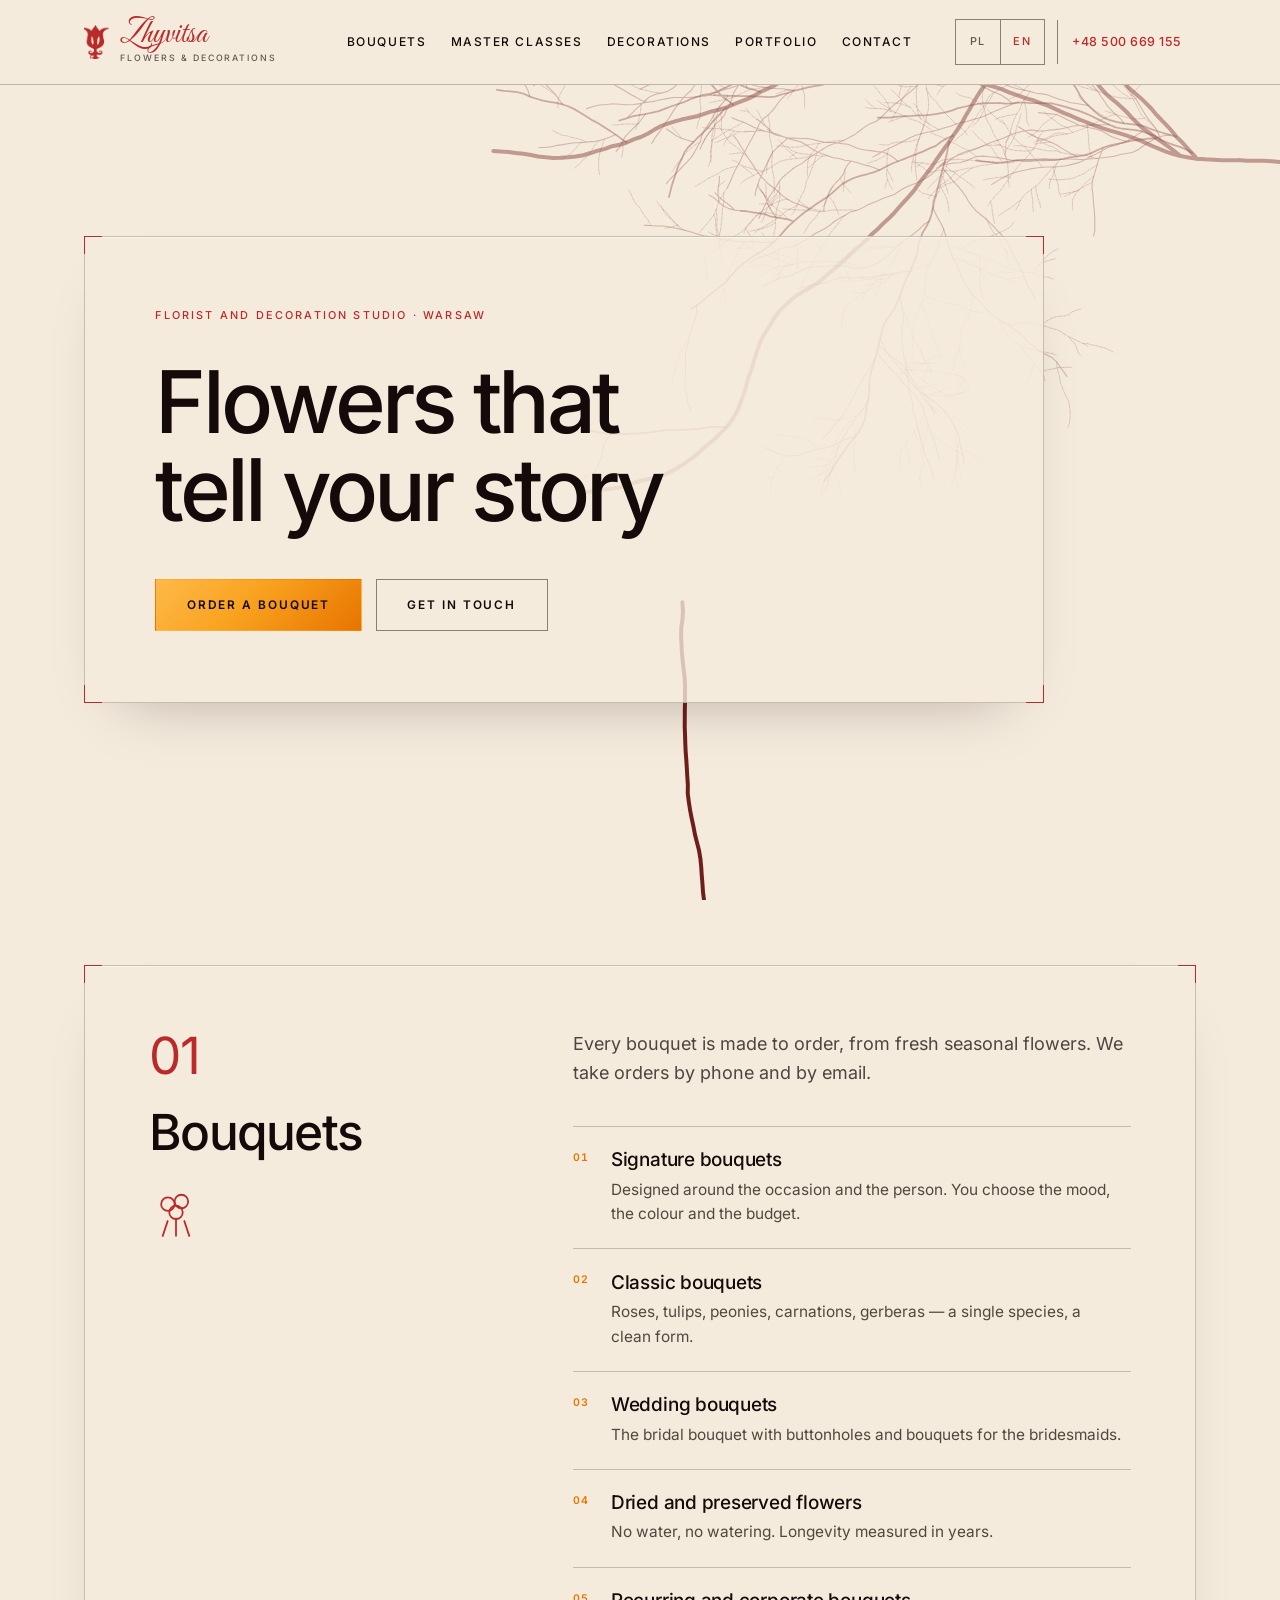
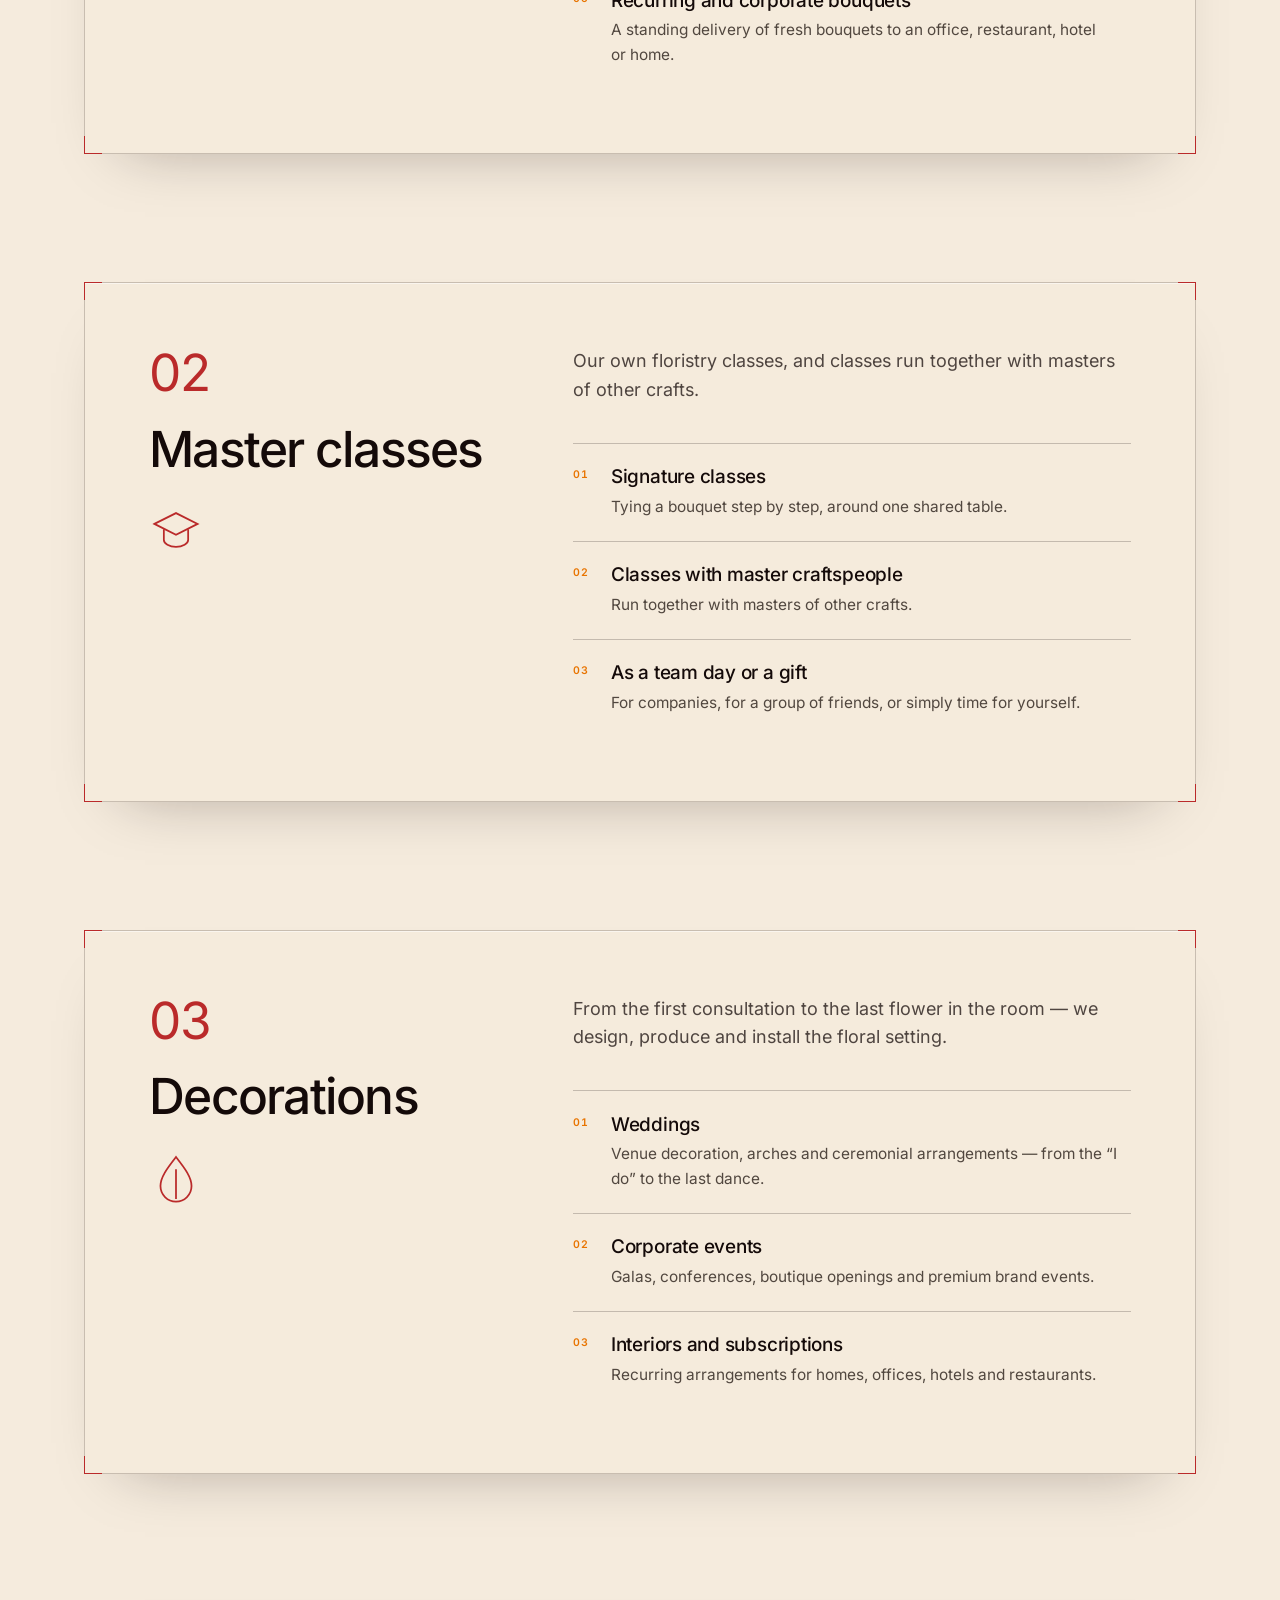
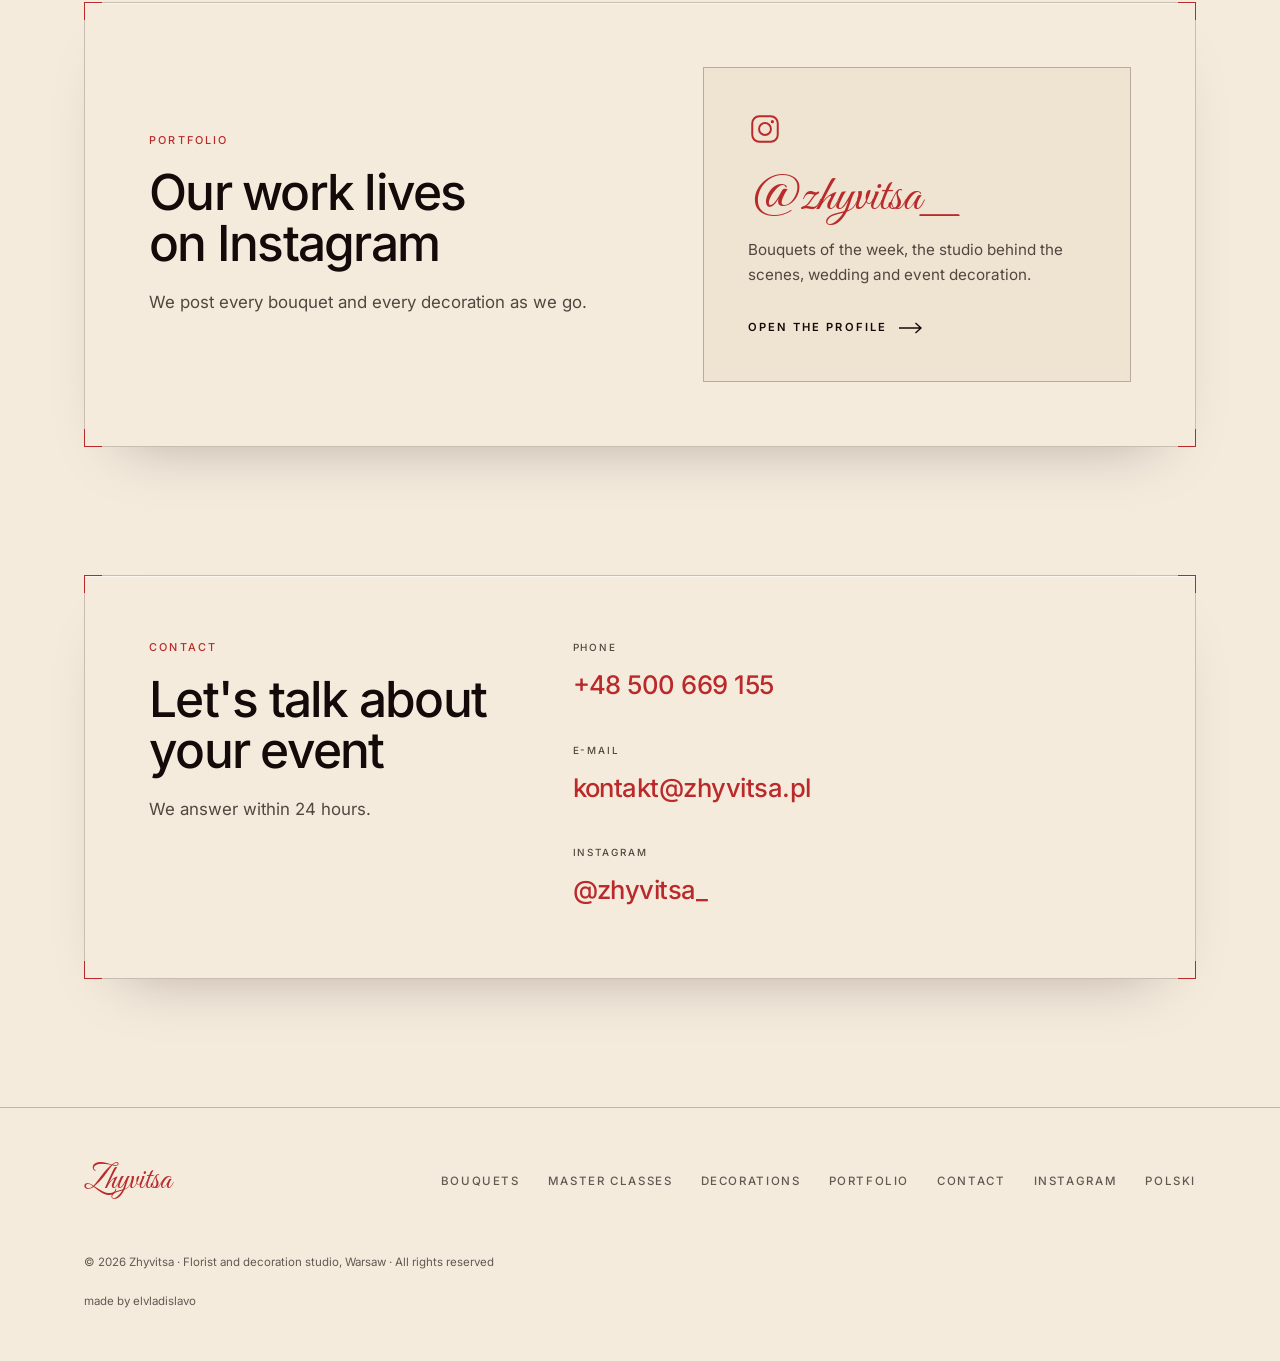
==== commit 7e4a9e70: "Add files via upload" ====
--- a/en/index.html
+++ b/en/index.html
@@ -89,7 +89,7 @@
         "itemListElement": [
           { "@type": "Offer", "itemOffered": { "@type": "Service", "name": "Bouquets", "description": "Signature, classic and wedding bouquets, dried and preserved flowers, and standing deliveries for business — from fresh seasonal flowers, made to order." } },
           { "@type": "Offer", "itemOffered": { "@type": "Service", "name": "Floristry master classes", "description": "Our own bouquet-making classes as well as classes run together with masters of other crafts." } },
-          { "@type": "Offer", "itemOffered": { "@type": "Service", "name": "Decorations", "description": "Wedding decoration, corporate event styling, interior floristry and flower subscriptions, and funeral arrangements." } }
+          { "@type": "Offer", "itemOffered": { "@type": "Service", "name": "Decorations", "description": "Wedding decoration, corporate event styling, interior floristry and flower subscriptions." } }
         ]
       }
     },
@@ -120,6 +120,8 @@
 
 <a class="skip" href="#top">Skip to content</a>
 
+<div class="garden" id="garden" aria-hidden="true"></div>
+
 <header class="site-header" id="siteHeader">
   <div class="shell header-bar">
     <a href="#top" class="brand" aria-label="Zhyvitsa — home">
@@ -154,11 +156,8 @@
 <main id="main">
 
 <section class="hero" id="top">
-  <div class="vine" data-vine="right" aria-hidden="true" style="right:0; opacity:.5; color:var(--red); --vine-leaf:var(--red);">
-    <!-- populated at runtime by VineGeometry.render() -->
-  </div>
-  <div class="shell">
-    <div class="hero-copy">
+  <div class="shell">
+    <div class="hero-copy card">
       <p class="eyebrow">Florist and decoration studio · Warsaw</p>
       <h1>Flowers that tell your story</h1>
       <p class="actions">
@@ -167,13 +166,12 @@
       </p>
     </div>
   </div>
+  <p class="scroll-hint" aria-hidden="true"><span></span>Scroll — watch it grow</p>
 </section>
 
 <section class="band" id="bouquets">
-  <div class="vine" data-vine="left" aria-hidden="true" style="left:-7%; opacity:.4; color:var(--red); --vine-leaf:var(--red);">
-    <!-- populated at runtime by VineGeometry.render() -->
-  </div>
-  <div class="shell offer-grid">
+  <div class="shell">
+  <div class="card offer-grid">
     <div class="offer-head reveal">
       <span class="num" aria-hidden="true">01</span>
       <h2>Bouquets</h2>
@@ -205,10 +203,12 @@
       </ul>
     </div>
   </div>
+  </div>
 </section>
 
 <section class="band" id="workshops">
-  <div class="shell offer-grid">
+  <div class="shell">
+  <div class="card offer-grid">
     <div class="offer-head reveal">
       <span class="num" aria-hidden="true">02</span>
       <h2>Master classes</h2>
@@ -232,13 +232,12 @@
       </ul>
     </div>
   </div>
+  </div>
 </section>
 
 <section class="band" id="decorations">
-  <div class="vine" data-vine="right" aria-hidden="true" style="right:-8%; opacity:.36; color:var(--red); --vine-leaf:var(--red);">
-    <!-- populated at runtime by VineGeometry.render() -->
-  </div>
-  <div class="shell offer-grid">
+  <div class="shell">
+  <div class="card offer-grid">
     <div class="offer-head reveal">
       <span class="num" aria-hidden="true">03</span>
       <h2>Decorations</h2>
@@ -259,17 +258,15 @@
           <h3>Interiors and subscriptions</h3>
           <p>Recurring arrangements for homes, offices, hotels and restaurants.</p>
         </li>
-        <li>
-          <h3>Funeral arrangements</h3>
-          <p>Wreaths and bouquets prepared with respect and discretion.</p>
-        </li>
       </ul>
     </div>
   </div>
+  </div>
 </section>
 
 <section class="band" id="gallery">
-  <div class="shell gallery-grid">
+  <div class="shell">
+  <div class="card gallery-grid">
     <div class="head reveal">
       <p class="eyebrow">Portfolio</p>
       <h2>Our work lives on Instagram</h2>
@@ -293,13 +290,12 @@
       </a>
     </div>
   </div>
+  </div>
 </section>
 
 <section class="band" id="contact">
-  <div class="vine" data-vine="left" aria-hidden="true" style="left:-7%; opacity:.34; color:var(--red); --vine-leaf:var(--red);">
-    <!-- populated at runtime by VineGeometry.render() -->
-  </div>
-  <div class="shell contact-grid">
+  <div class="shell">
+  <div class="card contact-grid">
     <div class="head reveal">
       <p class="eyebrow">Contact</p>
       <h2>Let's talk about your event</h2>
@@ -320,6 +316,7 @@
         <span class="value"><a href="https://www.instagram.com/zhyvitsa_/" target="_blank" rel="noopener">@zhyvitsa_</a></span>
       </span>
     </address>
+  </div>
   </div>
 </section>
 
--- a/styles.css
+++ b/styles.css
@@ -110,7 +110,8 @@
   font-size:.68rem;font-weight:500;line-height:1.4;
   text-transform:uppercase;letter-spacing:.2em;color:var(--red);
 }
-.band{position:relative;overflow:hidden;padding-block:clamp(64px,8vw,120px);border-top:1px solid var(--rule)}
+.band{position:relative;padding-block:clamp(28px,5vw,64px)}
+.band:last-child{padding-bottom:clamp(64px,10vw,140px)}
 
 .skip{
   position:fixed;left:var(--gutter);top:-100px;z-index:100;
@@ -120,30 +121,48 @@
 }
 .skip:focus{top:12px}
 
-/* ---------------------------------------------------------------- 4. Vine */
-.vine{
-  position:absolute;top:0;bottom:0;
-  width:clamp(240px,34vw,480px);
-  pointer-events:none;z-index:0;
-  -webkit-user-select:none;user-select:none;
-}
-.vine svg{display:block;width:100%;height:100%}
-.vine-stem-path,.vine-spiral-path{
-  fill:none;stroke:currentColor;stroke-width:1.6;
-  stroke-linecap:round;vector-effect:non-scaling-stroke;
-}
-.vine-bud{fill:var(--vine-leaf,currentColor);stroke:none}
-@media (max-width:700px){
-  .vine{width:min(64vw,270px);filter:opacity(.7)}
-  [data-vine="right"]{transform:translateX(26%)}
-  [data-vine="left"]{transform:translateX(-26%)}
-}
+/* ------------------------------------------------- 4. Garden + cards
+   A fixed layer (garden.js) grows dark red branches behind the page as it
+   scrolls. Every block of text sits on a near-opaque cream card, so the
+   branches can be busy without ever touching legibility.
+   ------------------------------------------------------------------------ */
+.garden{
+  position:fixed;left:0;top:0;z-index:0;
+  width:100%;height:100vh;height:100lvh;
+  pointer-events:none;display:block;
+  opacity:0;transition:opacity .8s ease;
+}
+.garden.is-ready{opacity:1}
+.garden canvas{position:absolute;inset:0;width:100%;height:100%;display:block}
+main,.site-footer{position:relative;z-index:1}
+
+.card{
+  --tick:clamp(12px,1.6vw,18px);
+  position:relative;
+  padding:clamp(28px,5vw,68px);
+  background:rgba(245,235,221,.8);
+  border:1px solid rgba(138,127,118,.42);
+  box-shadow:0 1px 0 rgba(255,255,255,.5) inset,0 30px 60px -40px rgba(20,10,9,.35);
+}
+/* text inside see-through cards gets a slightly deeper grey to keep contrast */
+.card{--muted:#51473f}
+/* red corner ticks — the hairline frame from the reference, reduced to its corners */
+.card::before{
+  content:"";position:absolute;inset:-1px;pointer-events:none;
+  --c:linear-gradient(var(--red),var(--red));
+  background:
+    var(--c) left top/var(--tick) 1px no-repeat,var(--c) left top/1px var(--tick) no-repeat,
+    var(--c) right top/var(--tick) 1px no-repeat,var(--c) right top/1px var(--tick) no-repeat,
+    var(--c) left bottom/var(--tick) 1px no-repeat,var(--c) left bottom/1px var(--tick) no-repeat,
+    var(--c) right bottom/var(--tick) 1px no-repeat,var(--c) right bottom/1px var(--tick) no-repeat;
+}
+@media (max-width:600px){.card{padding:26px 22px}}
 
 /* -------------------------------------------------------------- 5. Header */
 .site-header{
   position:sticky;top:0;z-index:60;
   background:var(--paper);
-  border-bottom:1px solid var(--rule);
+  border-bottom:1px solid rgba(138,127,118,.5);
 }
 .header-bar{display:flex;align-items:center;justify-content:space-between;gap:1rem;min-height:var(--header-h)}
 .brand{display:inline-flex;align-items:center;gap:.7rem;color:var(--ink);min-height:44px}
@@ -209,8 +228,9 @@
 }
 
 /* ---------------------------------------------------------------- 6. Hero */
-.hero{position:relative;overflow:hidden;padding-block:clamp(64px,11vh,140px) clamp(64px,9vw,130px)}
-.hero-copy{max-width:min(100%,980px)}
+.hero{position:relative;padding-block:clamp(40px,9vh,120px) clamp(72px,10vw,140px)}
+.hero-copy{max-width:min(100%,960px)}
+.hero-copy.card{padding:clamp(30px,5.5vw,76px)}
 .hero .eyebrow{margin-bottom:clamp(1.4rem,3vw,2.2rem)}
 .hero h1{margin-bottom:clamp(2rem,3.5vw,2.8rem)}
 .actions{display:flex;flex-wrap:wrap;gap:.9rem}
@@ -230,8 +250,21 @@
 .btn-line:hover{color:var(--red);border-color:var(--red)}
 @media (min-width:1000px){
   .hero{min-height:calc(100svh - var(--header-h));display:flex;align-items:center}
-  .hero-copy{padding-left:clamp(0px,4vw,72px)}
-}
+}
+.scroll-hint{
+  position:absolute;left:0;right:0;bottom:clamp(18px,3vh,32px);z-index:1;
+  display:flex;flex-direction:column;align-items:center;gap:.7rem;
+  font-size:.64rem;font-weight:500;text-transform:uppercase;letter-spacing:.22em;
+  color:var(--muted);text-align:center;pointer-events:none;
+  transition:opacity .6s ease;
+}
+.scroll-hint span{
+  display:block;width:1px;height:34px;order:2;
+  background:linear-gradient(var(--amber-deep),transparent);
+  transform-origin:top;animation:hintLine 2.2s ease-in-out infinite;
+}
+.scroll-hint.is-gone{opacity:0}
+@keyframes hintLine{0%{transform:scaleY(0)}50%{transform:scaleY(1);opacity:1}100%{transform:scaleY(1);opacity:0}}
 
 /* -------------------------------------------------------------- 7. Offers */
 .offer-grid{display:grid;gap:clamp(1.75rem,4vw,4.5rem)}
@@ -242,15 +275,33 @@
 .offer-head h2{margin-bottom:1.4rem;max-width:14ch}
 .offer-icon{display:block;color:var(--red);margin-top:clamp(1.2rem,2.4vw,2rem)}
 .offer-icon svg{width:54px;height:54px}
-.offer-body > p{color:var(--muted);max-width:56ch;font-size:clamp(1rem,.97rem + .3vw,1.12rem);text-wrap:pretty;
+.offer-body > p{max-width:56ch;font-size:clamp(1rem,.97rem + .3vw,1.12rem);text-wrap:pretty;
   margin-bottom:clamp(1.75rem,3vw,2.6rem)}
-.items{margin-top:clamp(1.75rem,3vw,2.5rem);display:grid;gap:clamp(1.6rem,2.8vw,2.15rem)}
-.items li{display:grid;gap:.3rem}
+.items{margin-top:clamp(1.75rem,3vw,2.5rem);display:grid;gap:0 clamp(1.5rem,3vw,2.5rem);counter-reset:item}
+.items li{
+  display:grid;gap:.35rem;position:relative;
+  padding:clamp(1.05rem,1.8vw,1.35rem) 0 clamp(1.05rem,1.8vw,1.35rem) 2.4rem;
+  border-top:1px solid rgba(138,127,118,.45);
+  counter-increment:item;
+}
+.items li::before{
+  content:counter(item,decimal-leading-zero);
+  position:absolute;left:0;top:clamp(1.15rem,1.9vw,1.45rem);
+  font-size:.66rem;font-weight:600;letter-spacing:.12em;color:var(--amber-deep);
+  font-variant-numeric:tabular-nums;
+}
+.items li::after{
+  content:"";position:absolute;left:0;top:-1px;height:1px;width:0;
+  background:var(--red);transition:width .45s ease;
+}
+.items li:hover::after{width:100%}
 .items h3{color:var(--ink)}
 .items p{color:var(--muted);font-size:.96rem;max-width:60ch;text-wrap:pretty}
+.offer-body > p{color:#4f4540}
 @media (min-width:860px){
   .offer-grid{grid-template-columns:minmax(0,.8fr) minmax(0,1.2fr);align-items:start}
   .items{margin-top:0}
+  .offer-head{position:sticky;top:calc(var(--header-h) + 32px)}
 }
 
 /* ------------------------------------------------------------- 8. Gallery */
@@ -262,7 +313,7 @@
 .ig{
   display:flex;flex-direction:column;align-items:flex-start;
   padding:clamp(1.75rem,3.5vw,2.75rem);
-  border:1px solid var(--rule);background:var(--panel);
+  border:1px solid rgba(138,127,118,.55);background:var(--panel);
   transition:border-color .22s ease,background-color .22s ease;
 }
 .ig:hover{border-color:var(--red)}
@@ -296,7 +347,10 @@
 @media (min-width:900px){.contact-grid{grid-template-columns:minmax(0,.8fr) minmax(0,1.2fr)}}
 
 /* ------------------------------------------------------------- 10. Footer */
-.site-footer{border-top:1px solid var(--rule);padding-block:clamp(2.25rem,4vw,3.25rem)}
+.site-footer{
+  border-top:1px solid rgba(138,127,118,.5);padding-block:clamp(2.25rem,4vw,3.25rem);
+  background:rgba(245,235,221,.95);
+}
 .footer-bar{display:flex;flex-wrap:wrap;align-items:center;justify-content:space-between;gap:1.25rem}
 .footer-brand{
   font-family:var(--script);font-size:2rem;color:var(--red);line-height:1;
@@ -320,4 +374,18 @@
   *,*::before,*::after{animation-duration:.001ms !important;animation-iteration-count:1 !important;transition-duration:.001ms !important}
   .js .reveal{opacity:1;transform:none}
   .ig:hover .ig-arrow{transform:none}
-}
+  .scroll-hint span{animation:none}
+}
+
+.foot-credit {
+  font-size: .72rem;
+  color: var(--muted);
+  transition: color .18s ease;
+}
+
+.foot-credit:hover,
+.foot-credit:focus-visible {
+  color: var(--red);
+  text-decoration: underline;
+  text-underline-offset: 3px;
+}
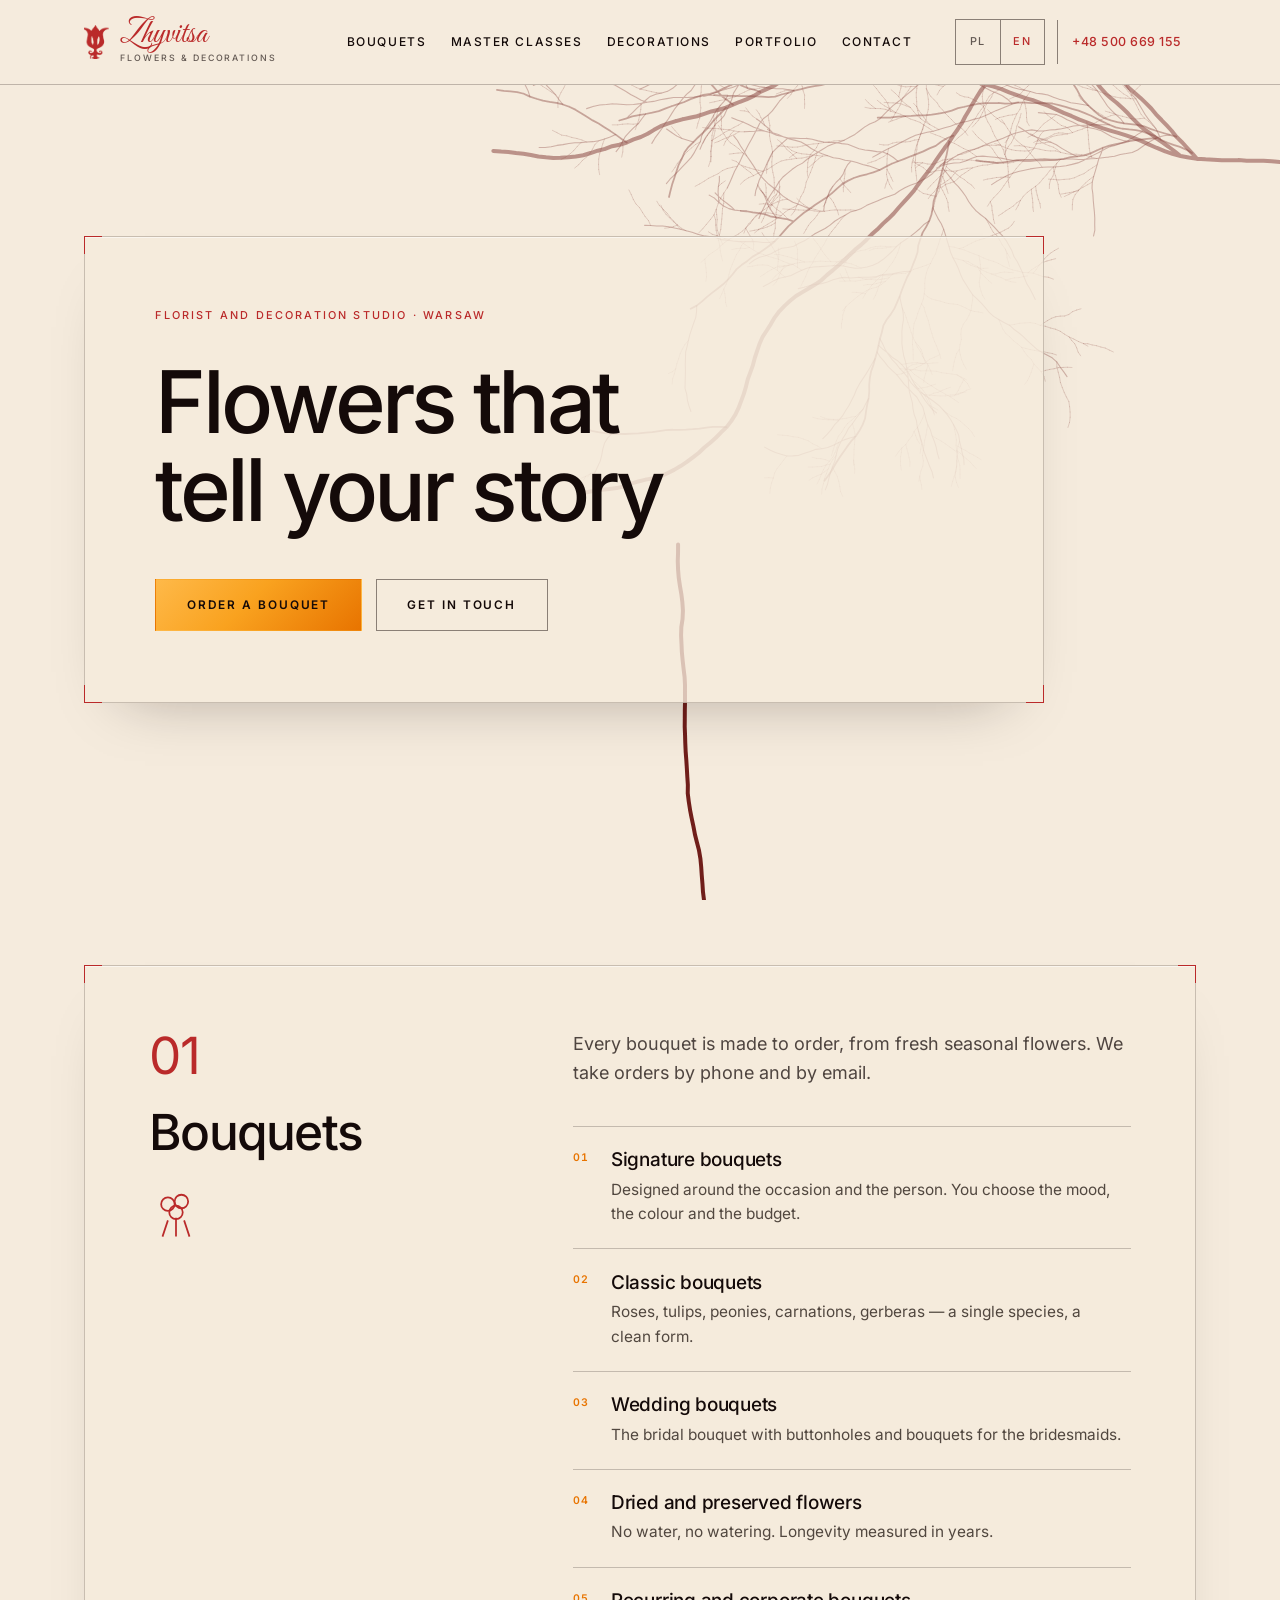
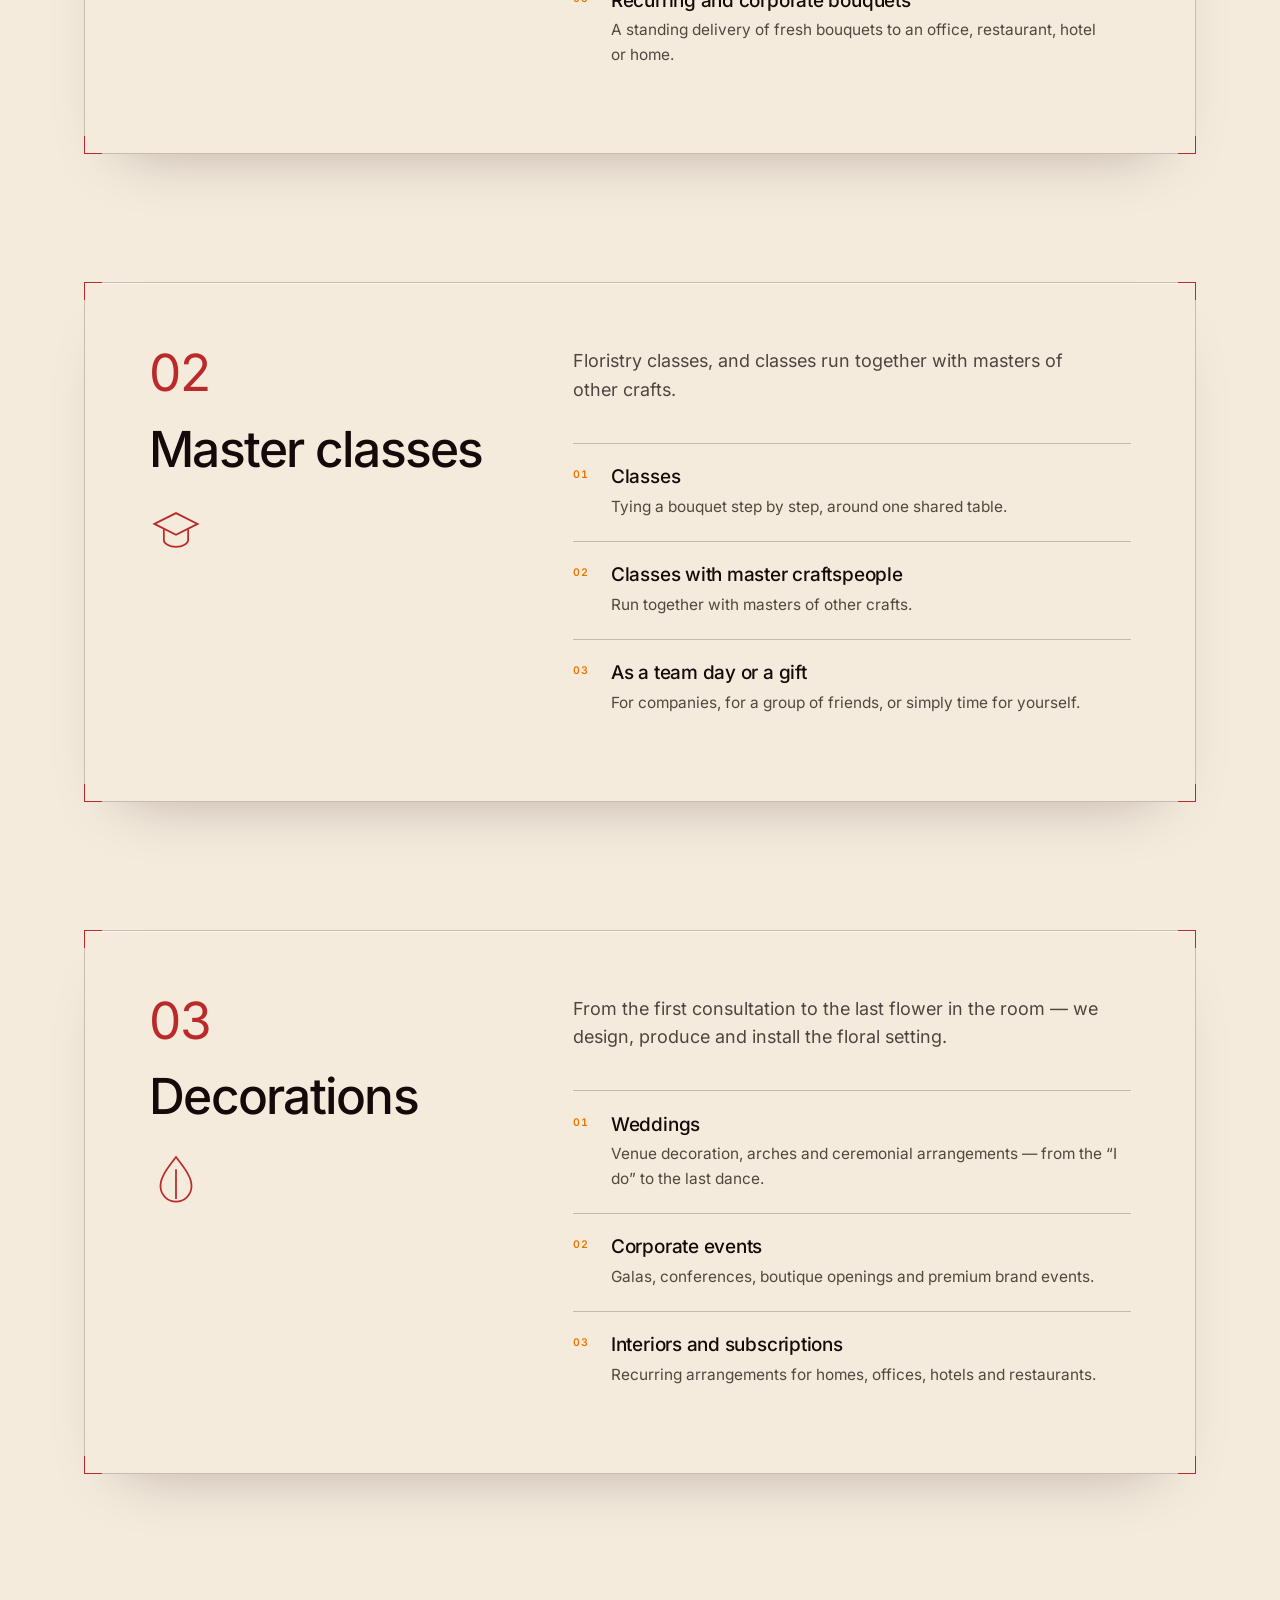
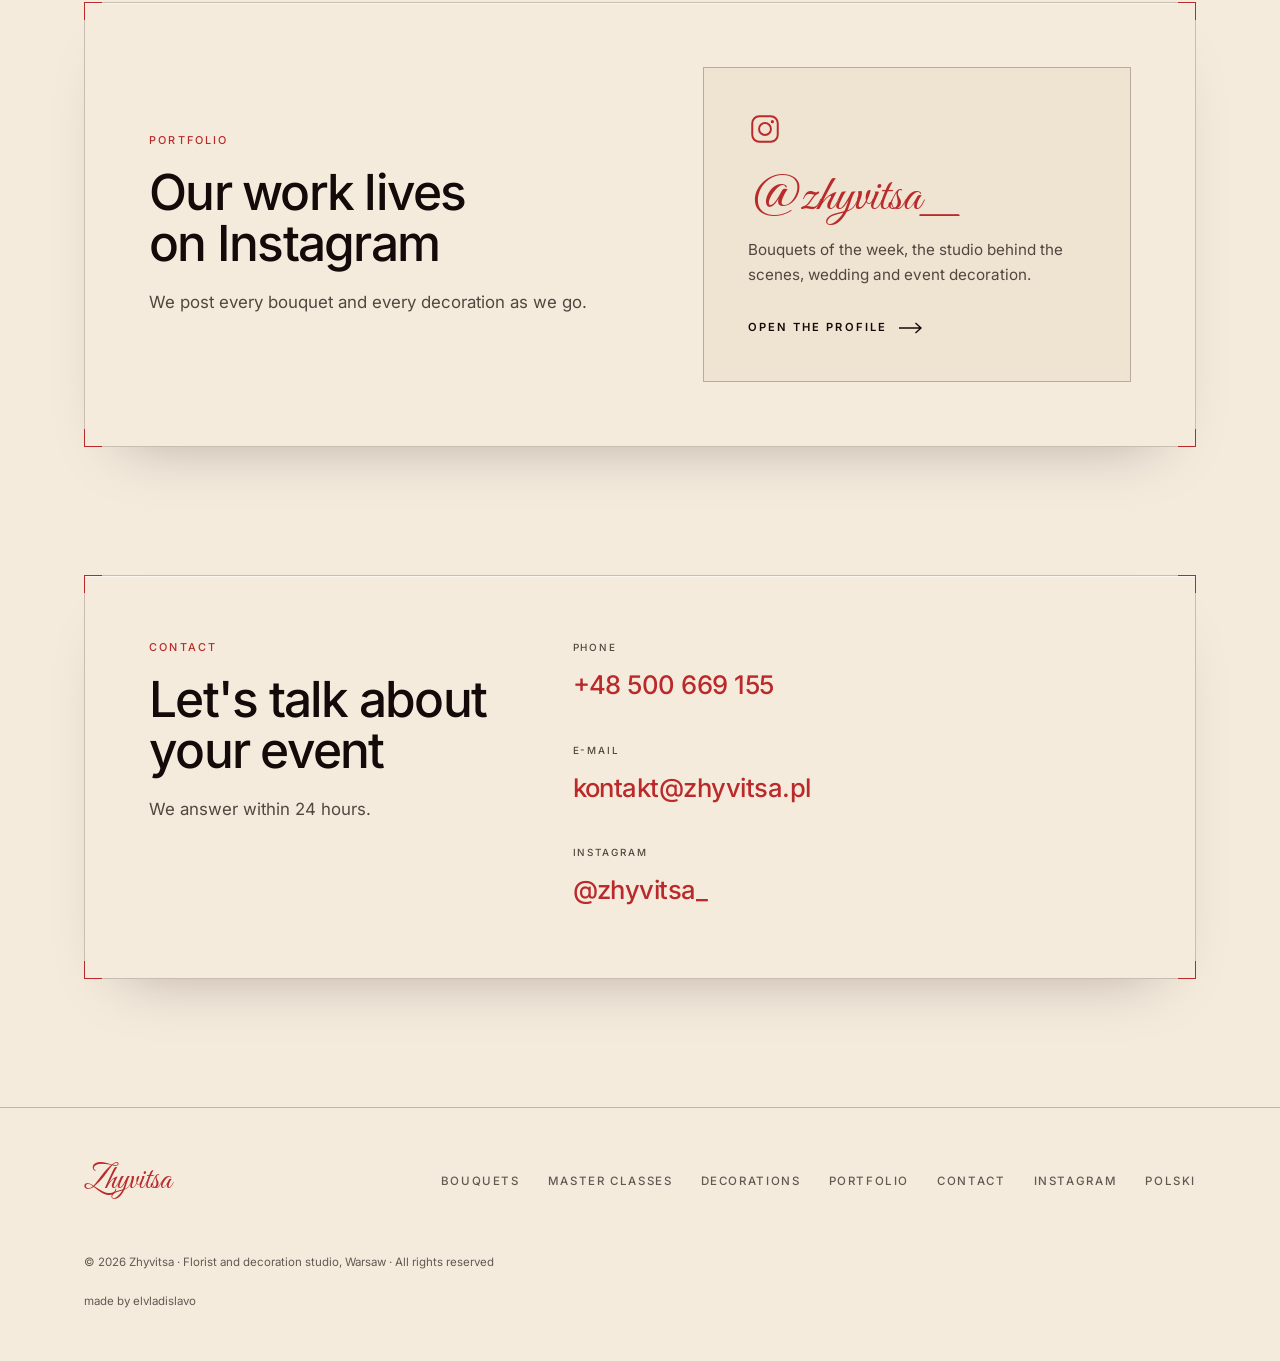
==== commit 460ae163: "Add files via upload" ====
--- a/en/index.html
+++ b/en/index.html
@@ -88,7 +88,7 @@
         "name": "Floristry services",
         "itemListElement": [
           { "@type": "Offer", "itemOffered": { "@type": "Service", "name": "Bouquets", "description": "Signature, classic and wedding bouquets, dried and preserved flowers, and standing deliveries for business — from fresh seasonal flowers, made to order." } },
-          { "@type": "Offer", "itemOffered": { "@type": "Service", "name": "Floristry master classes", "description": "Our own bouquet-making classes as well as classes run together with masters of other crafts." } },
+          { "@type": "Offer", "itemOffered": { "@type": "Service", "name": "Floristry master classes", "description": "Bouquet-making classes as well as classes run together with masters of other crafts." } },
           { "@type": "Offer", "itemOffered": { "@type": "Service", "name": "Decorations", "description": "Wedding decoration, corporate event styling, interior floristry and flower subscriptions." } }
         ]
       }
@@ -166,7 +166,6 @@
       </p>
     </div>
   </div>
-  <p class="scroll-hint" aria-hidden="true"><span></span>Scroll — watch it grow</p>
 </section>
 
 <section class="band" id="bouquets">
@@ -215,10 +214,10 @@
       <span class="offer-icon" aria-hidden="true"><svg viewBox="0 0 40 40" fill="none" stroke="currentColor" stroke-width="1.3" focusable="false"><path d="M4 14l16-8 16 8-16 8-16-8z"/><path d="M11 18v8c0 2.5 4 5 9 5s9-2.5 9-5v-8"/></svg></span>
     </div>
     <div class="offer-body reveal">
-      <p>Our own floristry classes, and classes run together with masters of other crafts.</p>
+      <p>Floristry classes, and classes run together with masters of other crafts.</p>
       <ul class="items">
         <li>
-          <h3>Signature classes</h3>
+          <h3>Classes</h3>
           <p>Tying a bouquet step by step, around one shared table.</p>
         </li>
         <li>
--- a/styles.css
+++ b/styles.css
@@ -251,20 +251,6 @@
 @media (min-width:1000px){
   .hero{min-height:calc(100svh - var(--header-h));display:flex;align-items:center}
 }
-.scroll-hint{
-  position:absolute;left:0;right:0;bottom:clamp(18px,3vh,32px);z-index:1;
-  display:flex;flex-direction:column;align-items:center;gap:.7rem;
-  font-size:.64rem;font-weight:500;text-transform:uppercase;letter-spacing:.22em;
-  color:var(--muted);text-align:center;pointer-events:none;
-  transition:opacity .6s ease;
-}
-.scroll-hint span{
-  display:block;width:1px;height:34px;order:2;
-  background:linear-gradient(var(--amber-deep),transparent);
-  transform-origin:top;animation:hintLine 2.2s ease-in-out infinite;
-}
-.scroll-hint.is-gone{opacity:0}
-@keyframes hintLine{0%{transform:scaleY(0)}50%{transform:scaleY(1);opacity:1}100%{transform:scaleY(1);opacity:0}}
 
 /* -------------------------------------------------------------- 7. Offers */
 .offer-grid{display:grid;gap:clamp(1.75rem,4vw,4.5rem)}
@@ -374,7 +360,6 @@
   *,*::before,*::after{animation-duration:.001ms !important;animation-iteration-count:1 !important;transition-duration:.001ms !important}
   .js .reveal{opacity:1;transform:none}
   .ig:hover .ig-arrow{transform:none}
-  .scroll-hint span{animation:none}
 }
 
 .foot-credit {
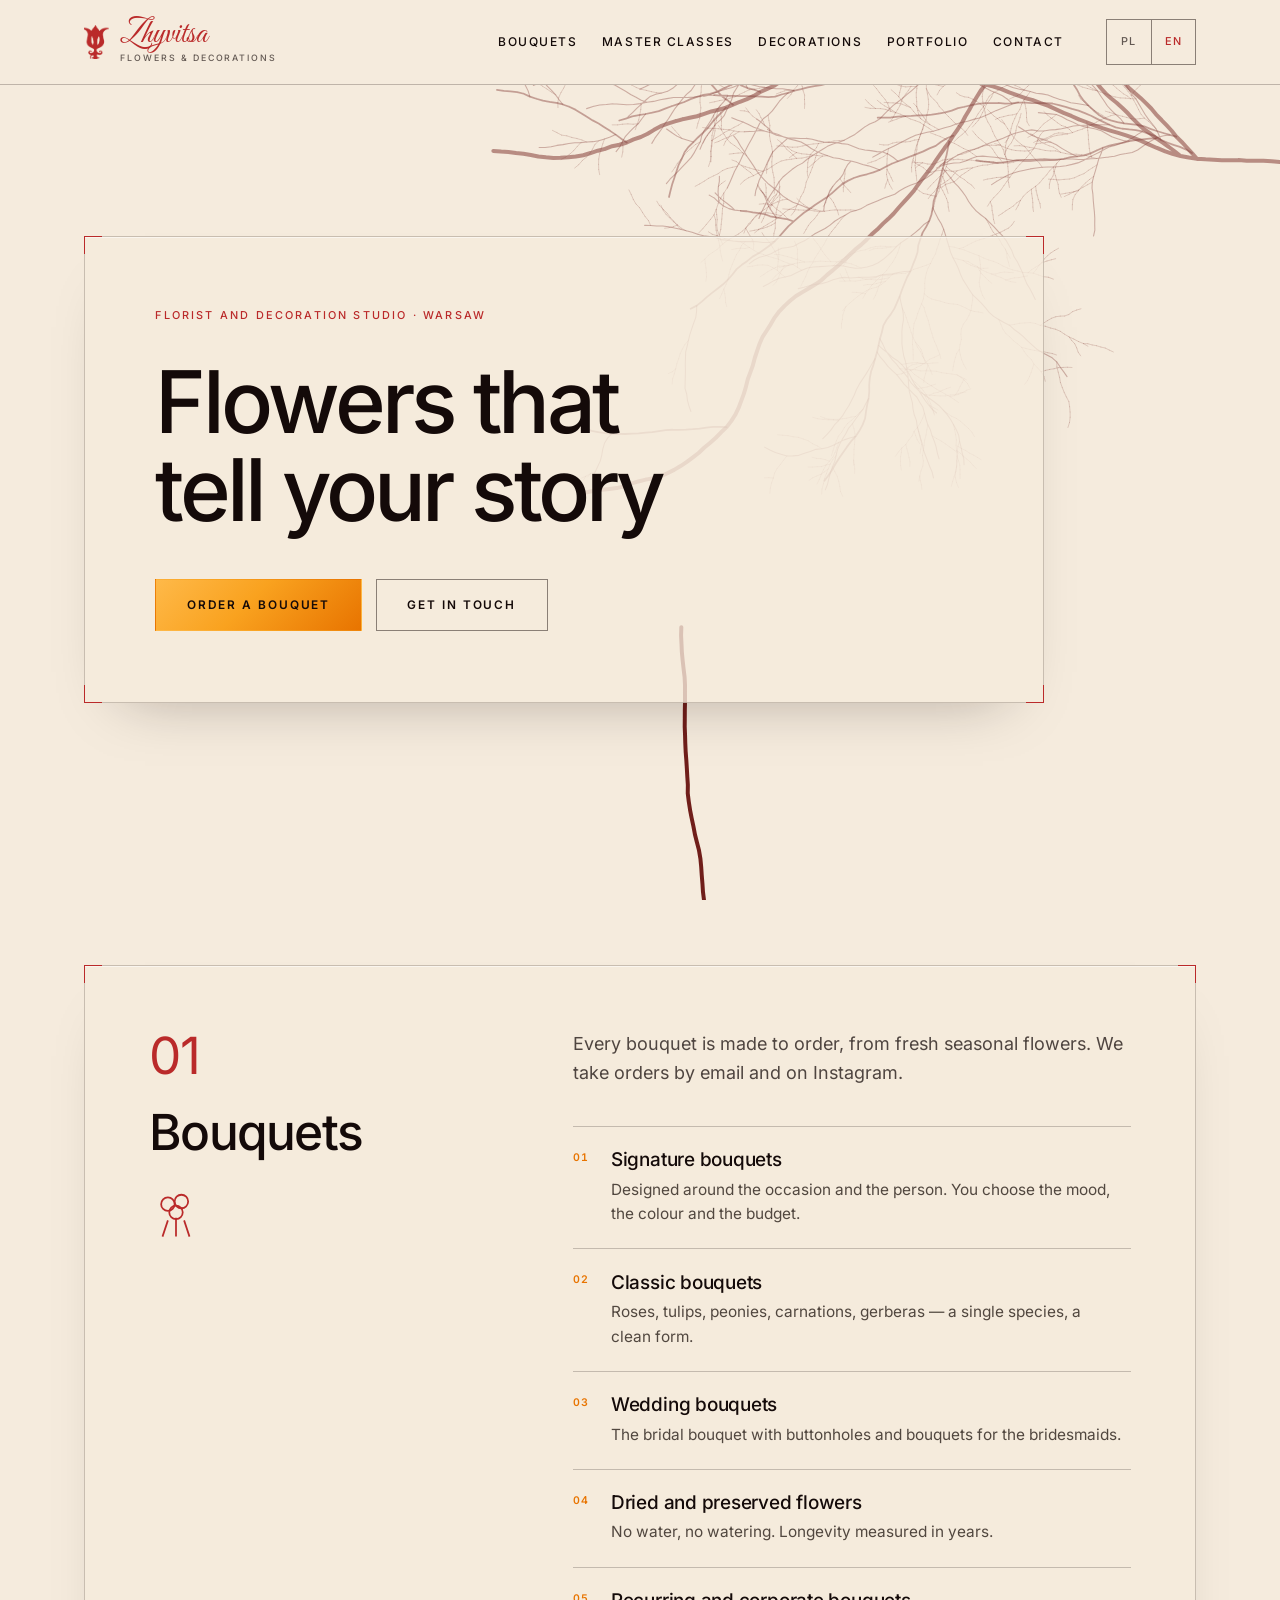
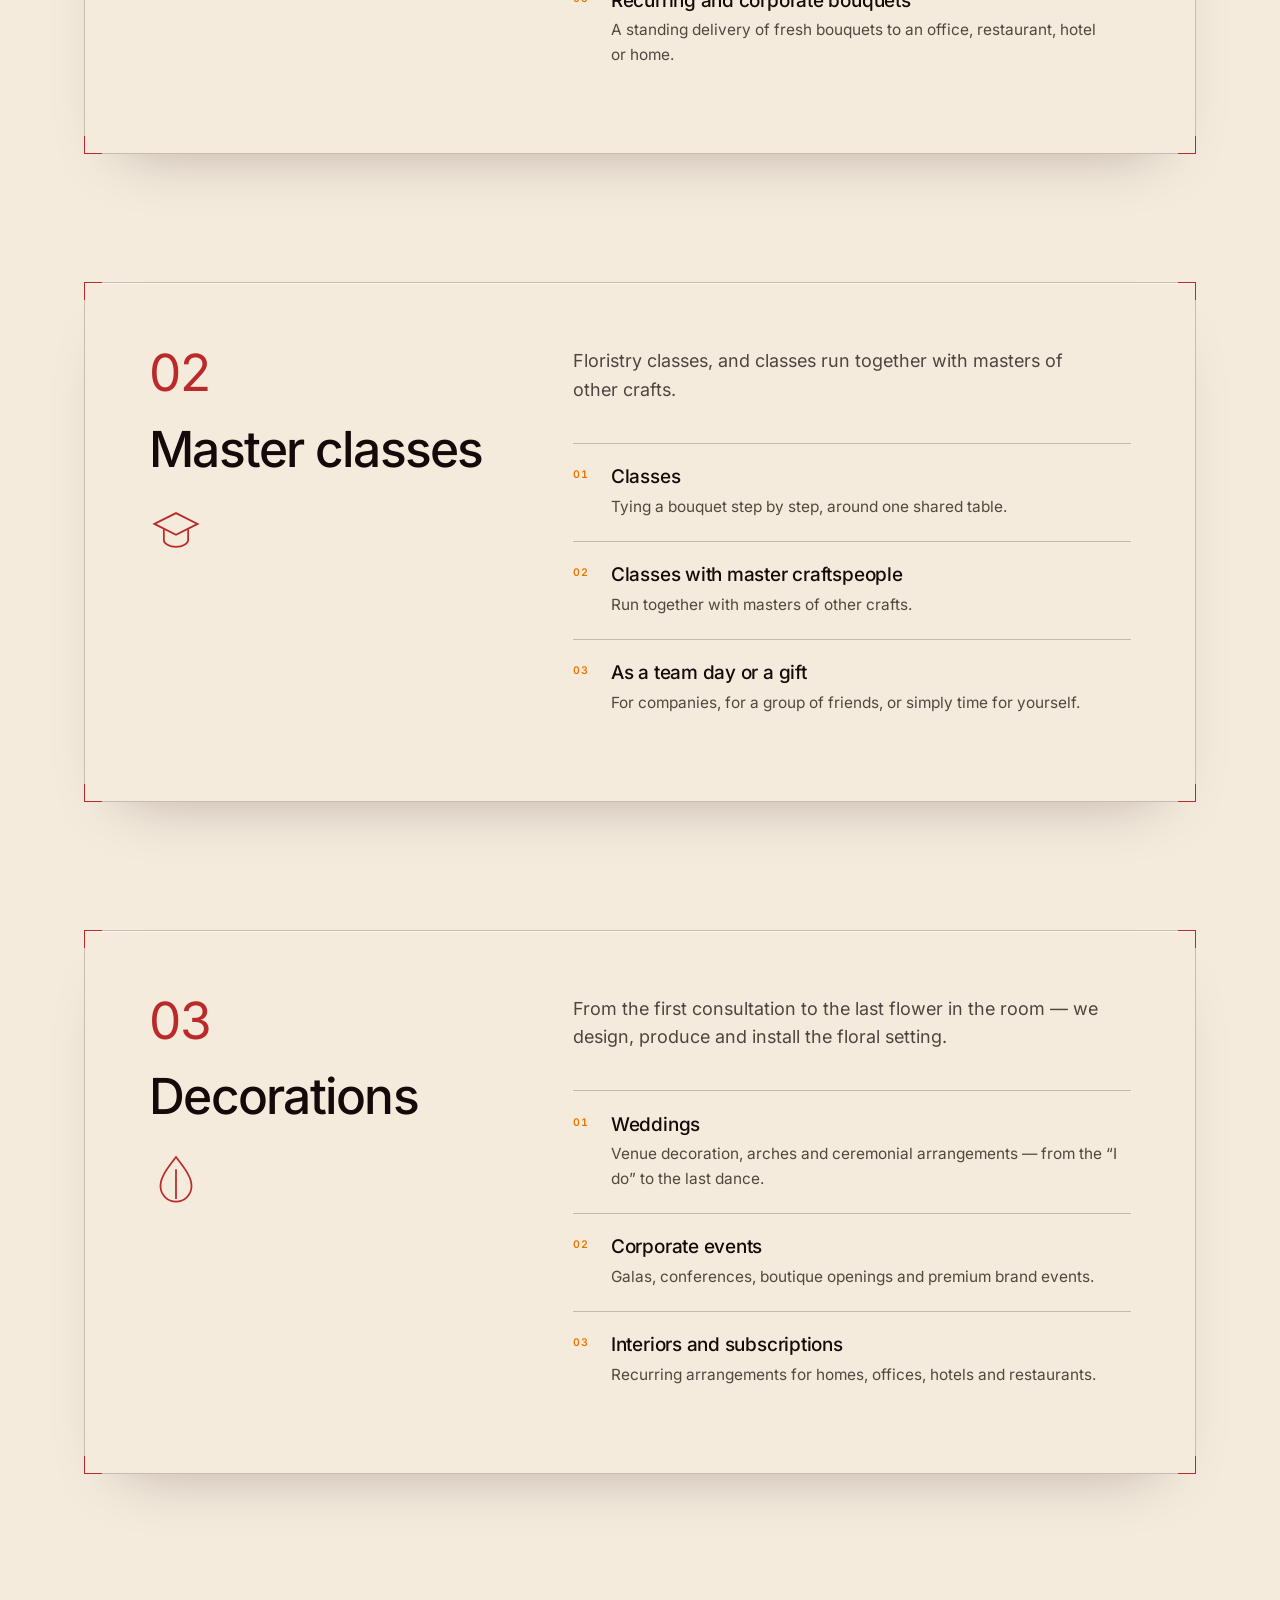
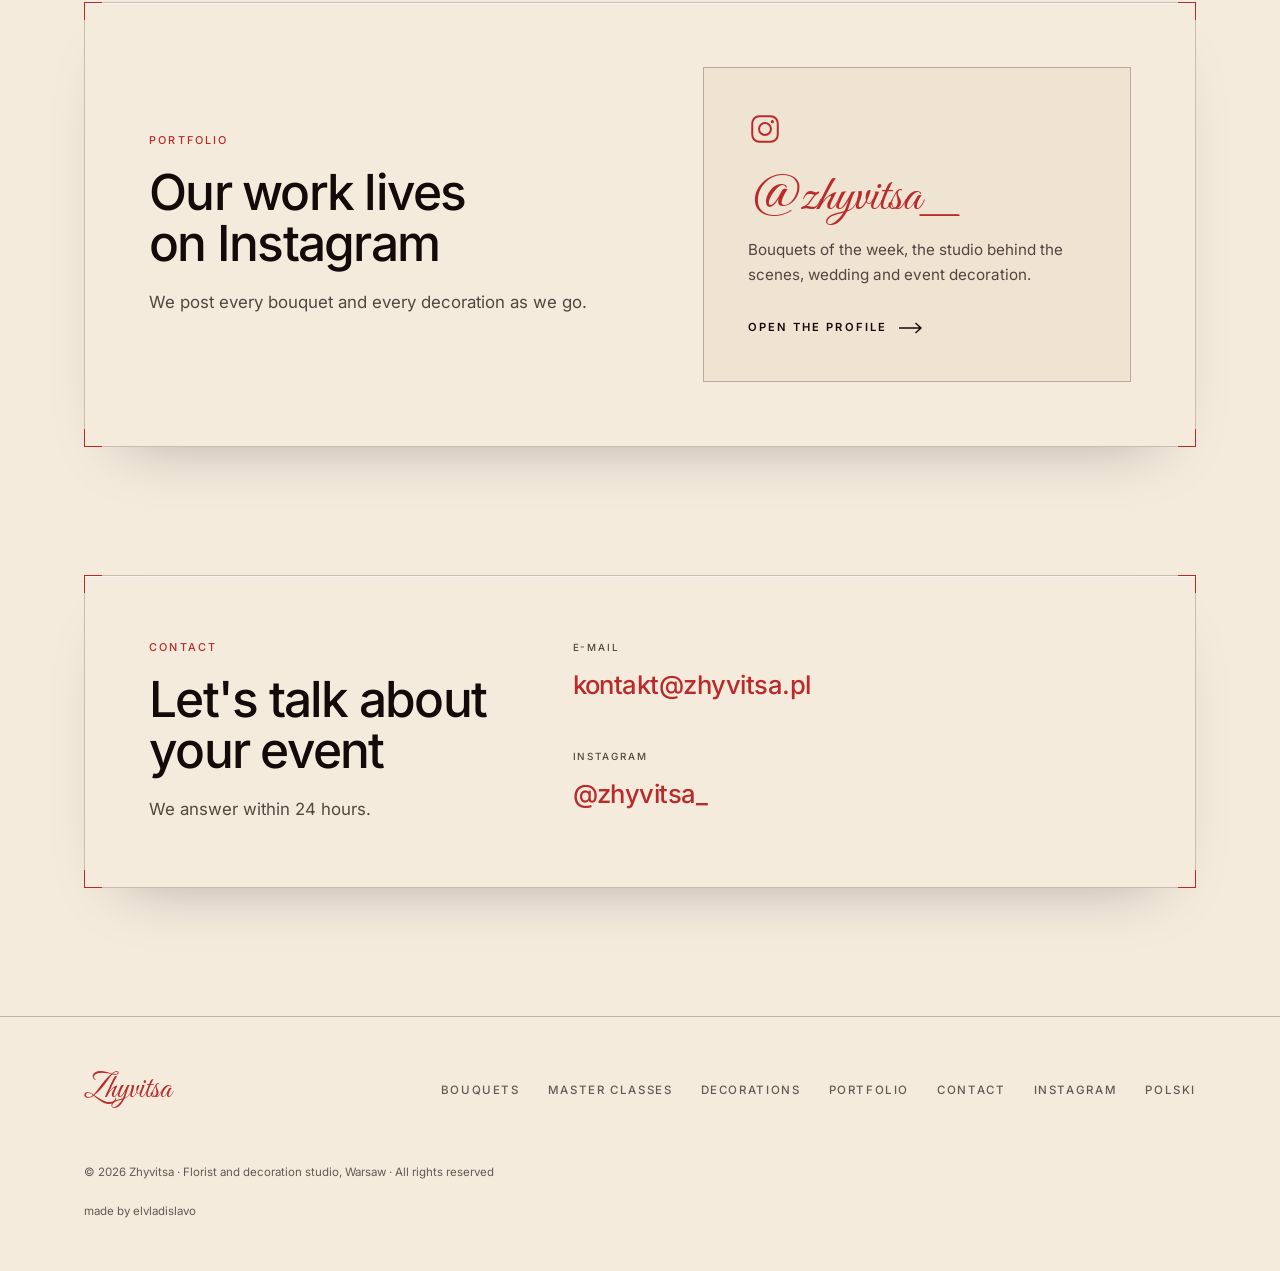
==== commit 70731391: "Add files via upload" ====
--- a/en/index.html
+++ b/en/index.html
@@ -6,7 +6,7 @@
 
 <!-- Primary meta -->
 <title>Warsaw Florist — Bouquets, Master Classes, Decorations | Zhyvitsa</title>
-<meta name="description" content="Zhyvitsa floral studio in Warsaw. Bouquets from fresh, seasonal flowers, floristry master classes, and wedding and event decoration. Call +48 500 669 155.">
+<meta name="description" content="Zhyvitsa floral studio in Warsaw. Bouquets from fresh, seasonal flowers, floristry master classes, and wedding and event decoration.">
 <meta name="author" content="Zhyvitsa — Vera Kutavenka">
 <meta name="robots" content="index, follow, max-image-preview:large, max-snippet:-1, max-video-preview:-1">
 <meta name="theme-color" content="#F5EBDD">
@@ -68,7 +68,6 @@
       "url": "https://zhyvitsa.pl/en/",
       "logo": "https://zhyvitsa.pl/assets/images/favicon-512.png",
       "image": "https://zhyvitsa.pl/assets/images/og-image.jpg",
-      "telephone": "+48500669155",
       "email": "kontakt@zhyvitsa.pl",
       "currenciesAccepted": "PLN",
       "priceRange": "$$",
@@ -143,7 +142,6 @@
           <a href="../" hreflang="pl" lang="pl">PL</a>
           <a href="./" class="is-current" hreflang="en" lang="en" aria-current="true">EN</a>
         </span>
-        <a class="nav-phone" href="tel:+48500669155">+48 500 669 155</a>
       </span>
     </nav>
 
@@ -177,7 +175,7 @@
       <span class="offer-icon" aria-hidden="true"><svg viewBox="0 0 40 40" fill="none" stroke="currentColor" stroke-width="1.3" focusable="false"><circle cx="14" cy="12" r="5"/><circle cx="24" cy="10" r="5"/><circle cx="20" cy="18" r="5"/><path d="M20 22v14M14 24l-4 12M26 24l4 12"/></svg></span>
     </div>
     <div class="offer-body reveal">
-      <p>Every bouquet is made to order, from fresh seasonal flowers. We take orders by phone and by email.</p>
+      <p>Every bouquet is made to order, from fresh seasonal flowers. We take orders by email and on Instagram.</p>
       <ul class="items">
         <li>
           <h3>Signature bouquets</h3>
@@ -303,10 +301,6 @@
 
     <address class="details reveal">
       <span class="item">
-        <span class="label">Phone</span>
-        <span class="value"><a href="tel:+48500669155">+48 500 669 155</a></span>
-      </span>
-      <span class="item">
         <span class="label">E-mail</span>
         <span class="value"><a href="mailto:kontakt@zhyvitsa.pl">kontakt@zhyvitsa.pl</a></span>
       </span>
--- a/styles.css
+++ b/styles.css
@@ -187,10 +187,6 @@
 .lang a{justify-content:center;min-width:44px;font-size:.68rem;letter-spacing:.12em;color:var(--muted)}
 .lang a + a{border-left:1px solid var(--rule)}
 .lang a.is-current{color:var(--red)}
-.site-nav .nav-phone{
-  color:var(--red);font-size:.78rem;font-weight:500;letter-spacing:.04em;
-  text-transform:none;white-space:nowrap;padding-inline:.9rem;
-}
 
 .burger{
   display:inline-flex;align-items:center;justify-content:center;
@@ -216,7 +212,6 @@
   .site-nav.is-open a{width:100%;min-height:54px;font-size:.85rem;letter-spacing:.14em}
   .nav-tail{width:100%;flex-direction:row;align-items:center;justify-content:space-between;gap:1rem;padding-top:1.25rem}
   .site-nav.is-open .nav-tail a{width:auto}
-  .nav-phone{padding-inline:0;font-size:.95rem}
 }
 @keyframes navIn{from{opacity:0;transform:translateY(-8px)}}
 
@@ -224,7 +219,6 @@
   .burger{display:none}
   .site-nav{display:flex;align-items:center;gap:clamp(.9rem,1.9vw,1.9rem)}
   .nav-tail{margin-left:clamp(.5rem,1.4vw,1.5rem);gap:.75rem}
-  .nav-phone{border-left:1px solid var(--rule)}
 }
 
 /* ---------------------------------------------------------------- 6. Hero */
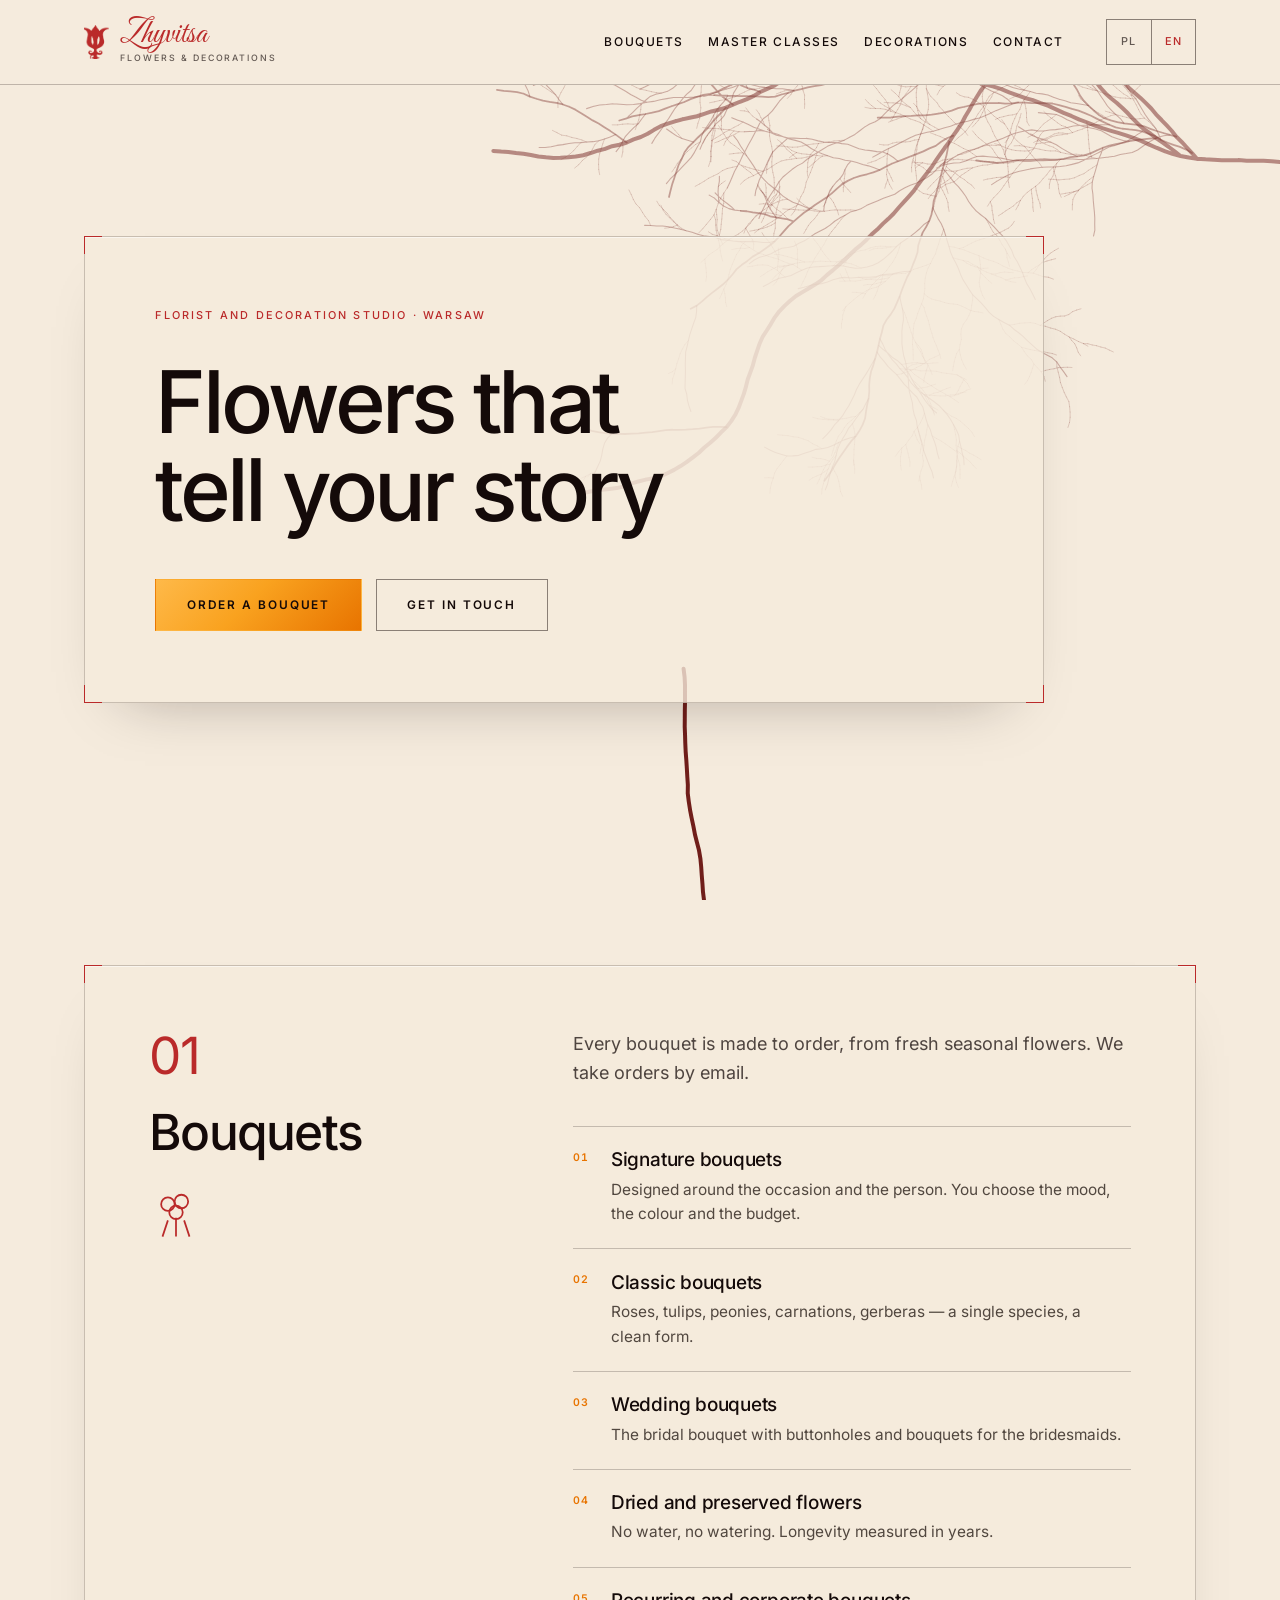
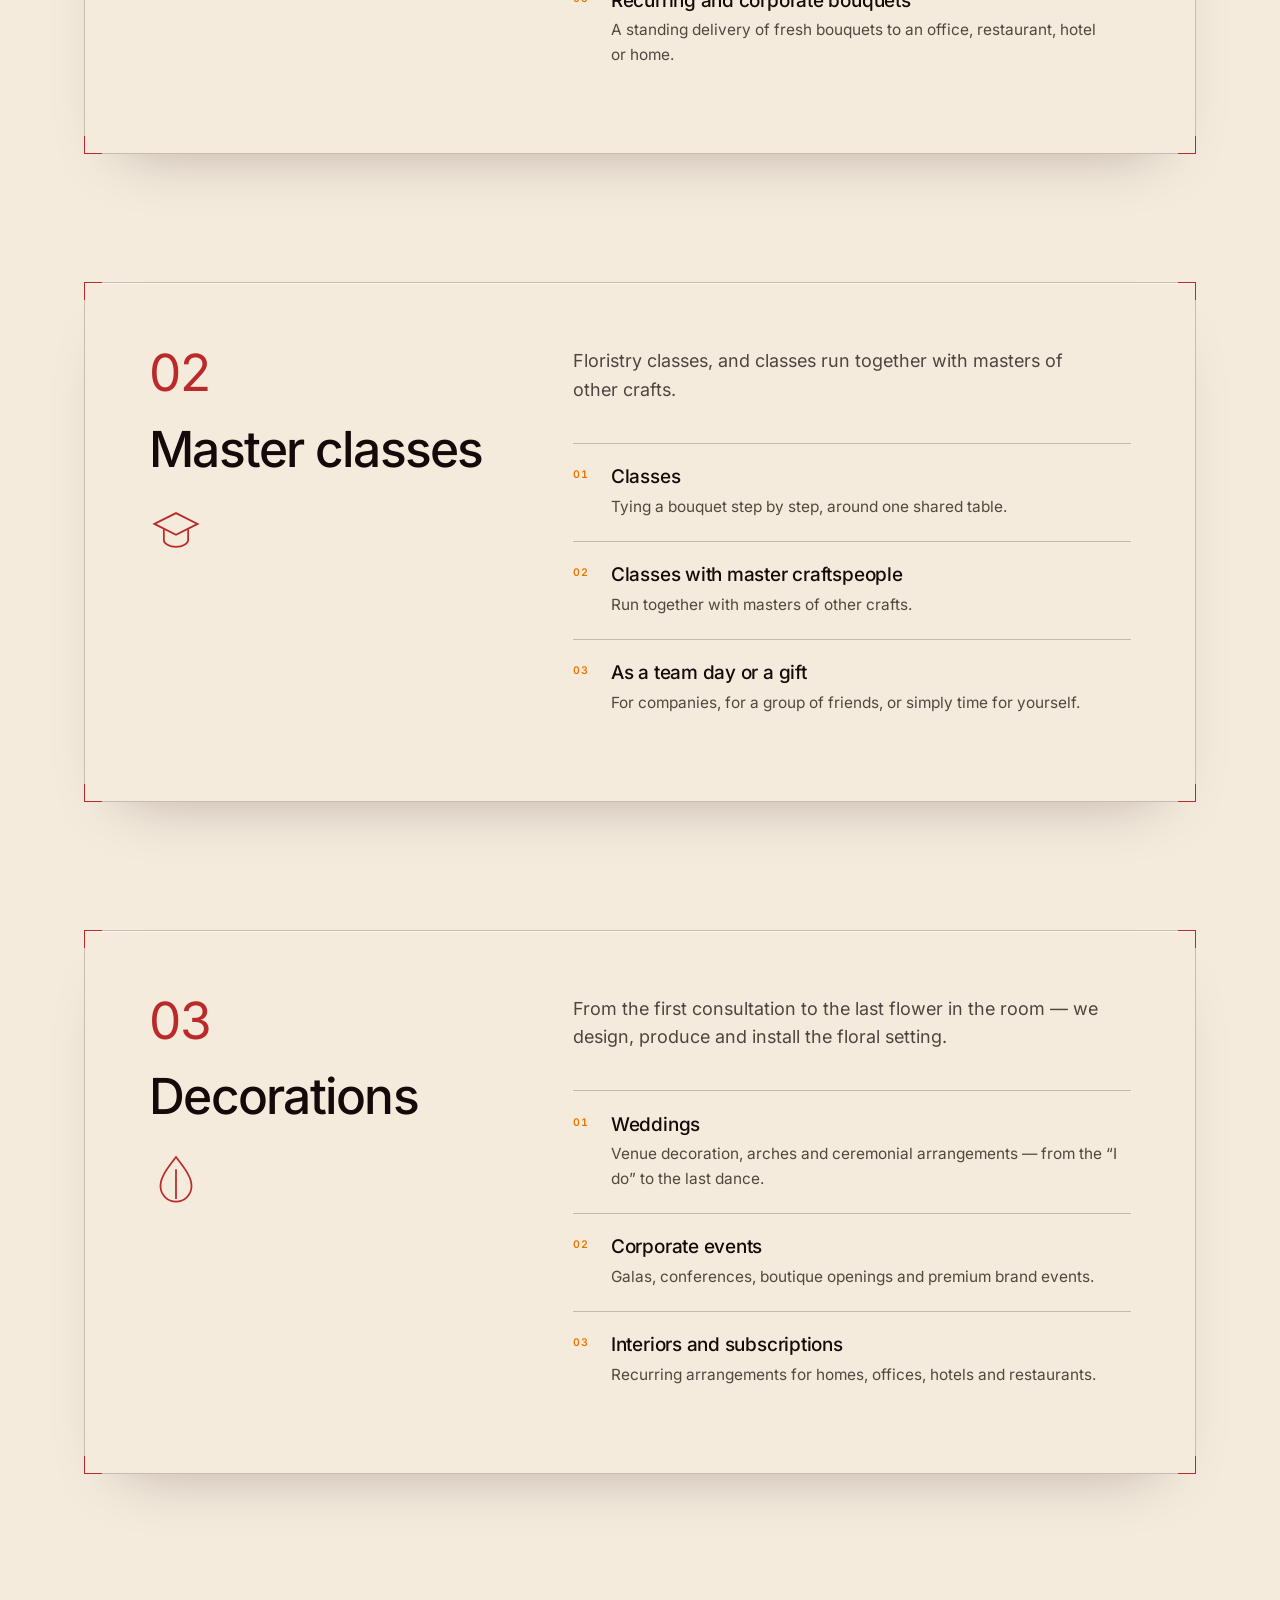
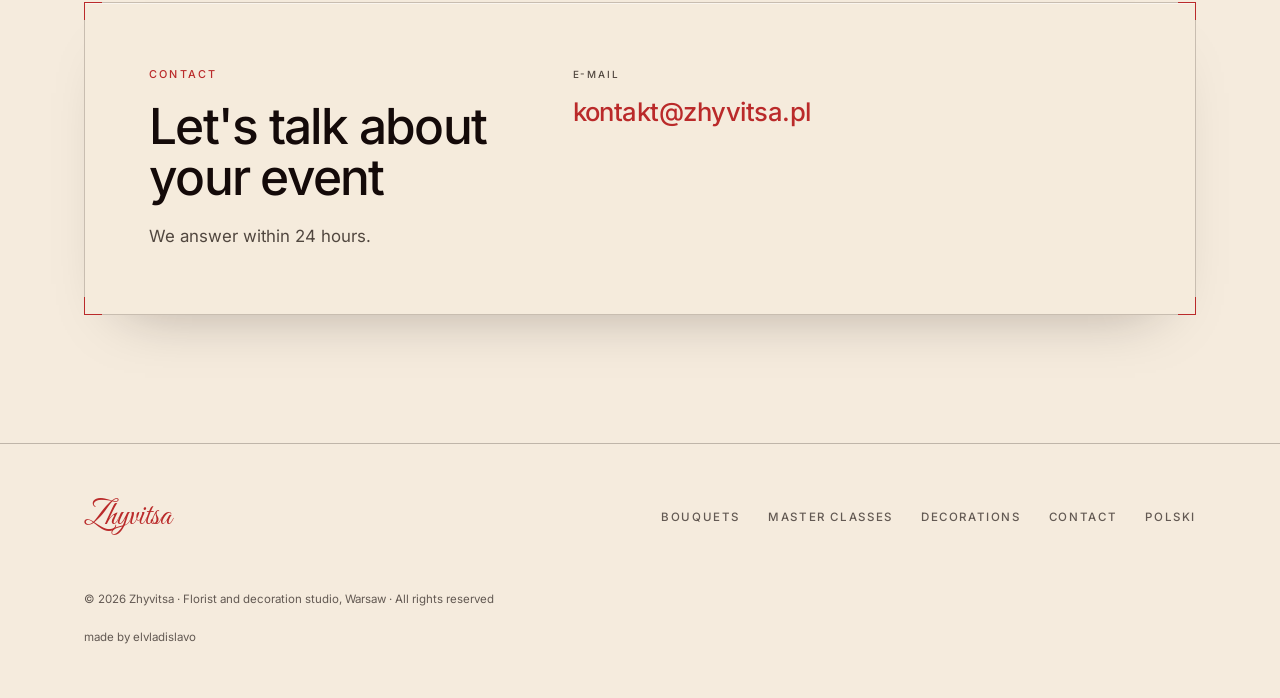
==== commit 7b87b5ab: "Add files via upload" ====
--- a/en/index.html
+++ b/en/index.html
@@ -81,7 +81,6 @@
         "name": "Vera Kutavenka",
         "jobTitle": "Founder and Lead Florist"
       },
-      "sameAs": ["https://www.instagram.com/zhyvitsa_/"],
       "hasOfferCatalog": {
         "@type": "OfferCatalog",
         "name": "Floristry services",
@@ -135,7 +134,6 @@
       <a href="#bouquets">Bouquets</a>
       <a href="#workshops">Master classes</a>
       <a href="#decorations">Decorations</a>
-      <a href="#gallery">Portfolio</a>
       <a href="#contact">Contact</a>
       <span class="nav-tail">
         <span class="lang" role="group" aria-label="Language">
@@ -159,7 +157,7 @@
       <p class="eyebrow">Florist and decoration studio · Warsaw</p>
       <h1>Flowers that tell your story</h1>
       <p class="actions">
-        <a class="btn btn-solid" href="https://www.instagram.com/zhyvitsa_/" target="_blank" rel="noopener">Order a bouquet</a>
+        <a class="btn btn-solid" href="mailto:kontakt@zhyvitsa.pl">Order a bouquet</a>
         <a class="btn btn-line" href="#contact">Get in touch</a>
       </p>
     </div>
@@ -175,7 +173,7 @@
       <span class="offer-icon" aria-hidden="true"><svg viewBox="0 0 40 40" fill="none" stroke="currentColor" stroke-width="1.3" focusable="false"><circle cx="14" cy="12" r="5"/><circle cx="24" cy="10" r="5"/><circle cx="20" cy="18" r="5"/><path d="M20 22v14M14 24l-4 12M26 24l4 12"/></svg></span>
     </div>
     <div class="offer-body reveal">
-      <p>Every bouquet is made to order, from fresh seasonal flowers. We take orders by email and on Instagram.</p>
+      <p>Every bouquet is made to order, from fresh seasonal flowers. We take orders by email.</p>
       <ul class="items">
         <li>
           <h3>Signature bouquets</h3>
@@ -261,34 +259,6 @@
   </div>
 </section>
 
-<section class="band" id="gallery">
-  <div class="shell">
-  <div class="card gallery-grid">
-    <div class="head reveal">
-      <p class="eyebrow">Portfolio</p>
-      <h2>Our work lives on Instagram</h2>
-      <p class="head-lead">We post every bouquet and every decoration as we go.</p>
-    </div>
-
-    <div class="reveal">
-      <a class="ig" href="https://www.instagram.com/zhyvitsa_/" target="_blank" rel="noopener">
-        <span class="ig-glyph" aria-hidden="true">
-          <svg viewBox="0 0 24 24" fill="none" stroke="currentColor" stroke-width="1.4" focusable="false">
-            <rect x="3" y="3" width="18" height="18" rx="5"/>
-            <circle cx="12" cy="12" r="4.2"/>
-            <circle cx="17.2" cy="6.8" r="1.15" fill="currentColor" stroke="none"/>
-          </svg>
-        </span>
-        <span class="ig-handle">@zhyvitsa_</span>
-        <span class="ig-sub">Bouquets of the week, the studio behind the scenes, wedding and event decoration.</span>
-        <span class="ig-go">Open the profile
-          <svg class="ig-arrow" viewBox="0 0 24 12" fill="none" stroke="currentColor" stroke-width="1.4" aria-hidden="true" focusable="false"><path d="M0 6h22M16.5 1 22 6l-5.5 5"/></svg>
-        </span>
-      </a>
-    </div>
-  </div>
-  </div>
-</section>
 
 <section class="band" id="contact">
   <div class="shell">
@@ -303,10 +273,6 @@
       <span class="item">
         <span class="label">E-mail</span>
         <span class="value"><a href="mailto:kontakt@zhyvitsa.pl">kontakt@zhyvitsa.pl</a></span>
-      </span>
-      <span class="item">
-        <span class="label">Instagram</span>
-        <span class="value"><a href="https://www.instagram.com/zhyvitsa_/" target="_blank" rel="noopener">@zhyvitsa_</a></span>
       </span>
     </address>
   </div>
@@ -322,9 +288,7 @@
       <a href="#bouquets">Bouquets</a>
       <a href="#workshops">Master classes</a>
       <a href="#decorations">Decorations</a>
-      <a href="#gallery">Portfolio</a>
       <a href="#contact">Contact</a>
-      <a href="https://www.instagram.com/zhyvitsa_/" target="_blank" rel="noopener">Instagram</a>
       <a href="../" hreflang="pl" lang="pl">Polski</a>
     </nav>
     <p class="fine">© 2026 Zhyvitsa · Florist and decoration studio, Warsaw · All rights reserved</p>
